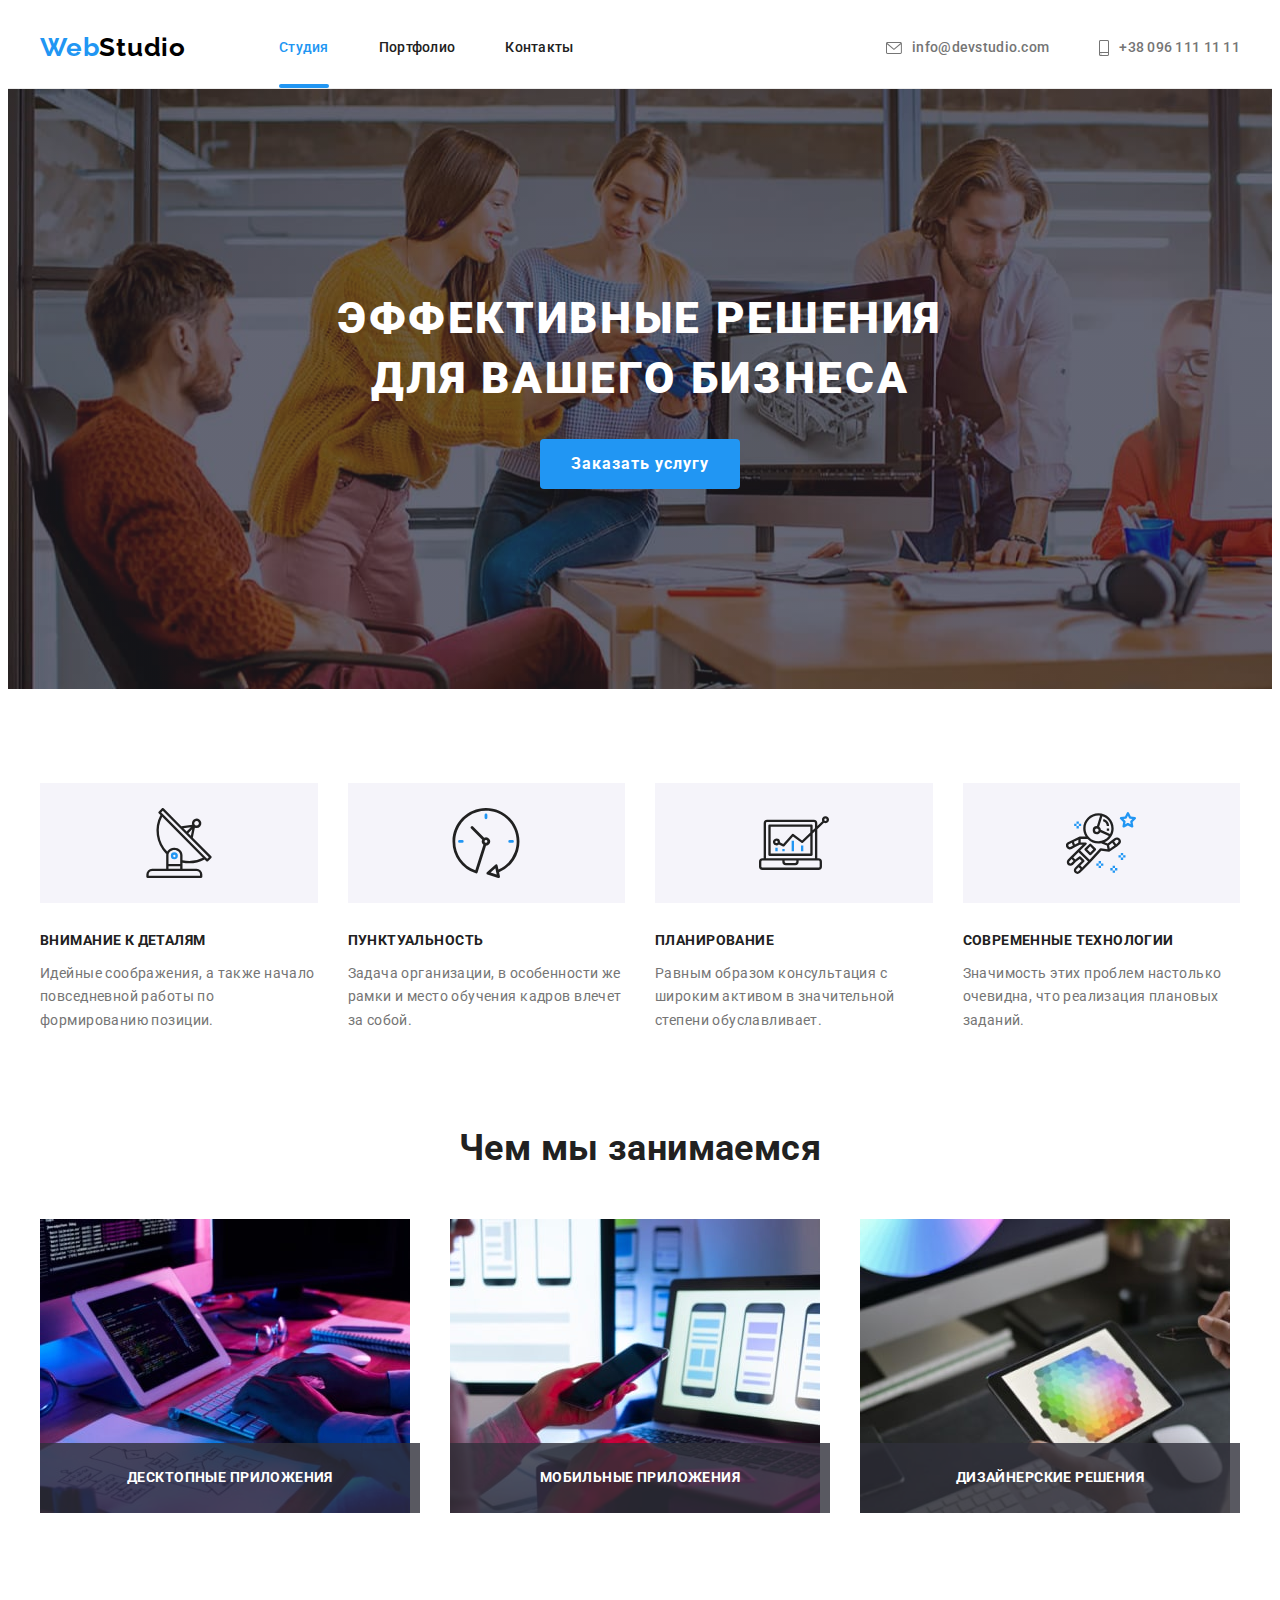
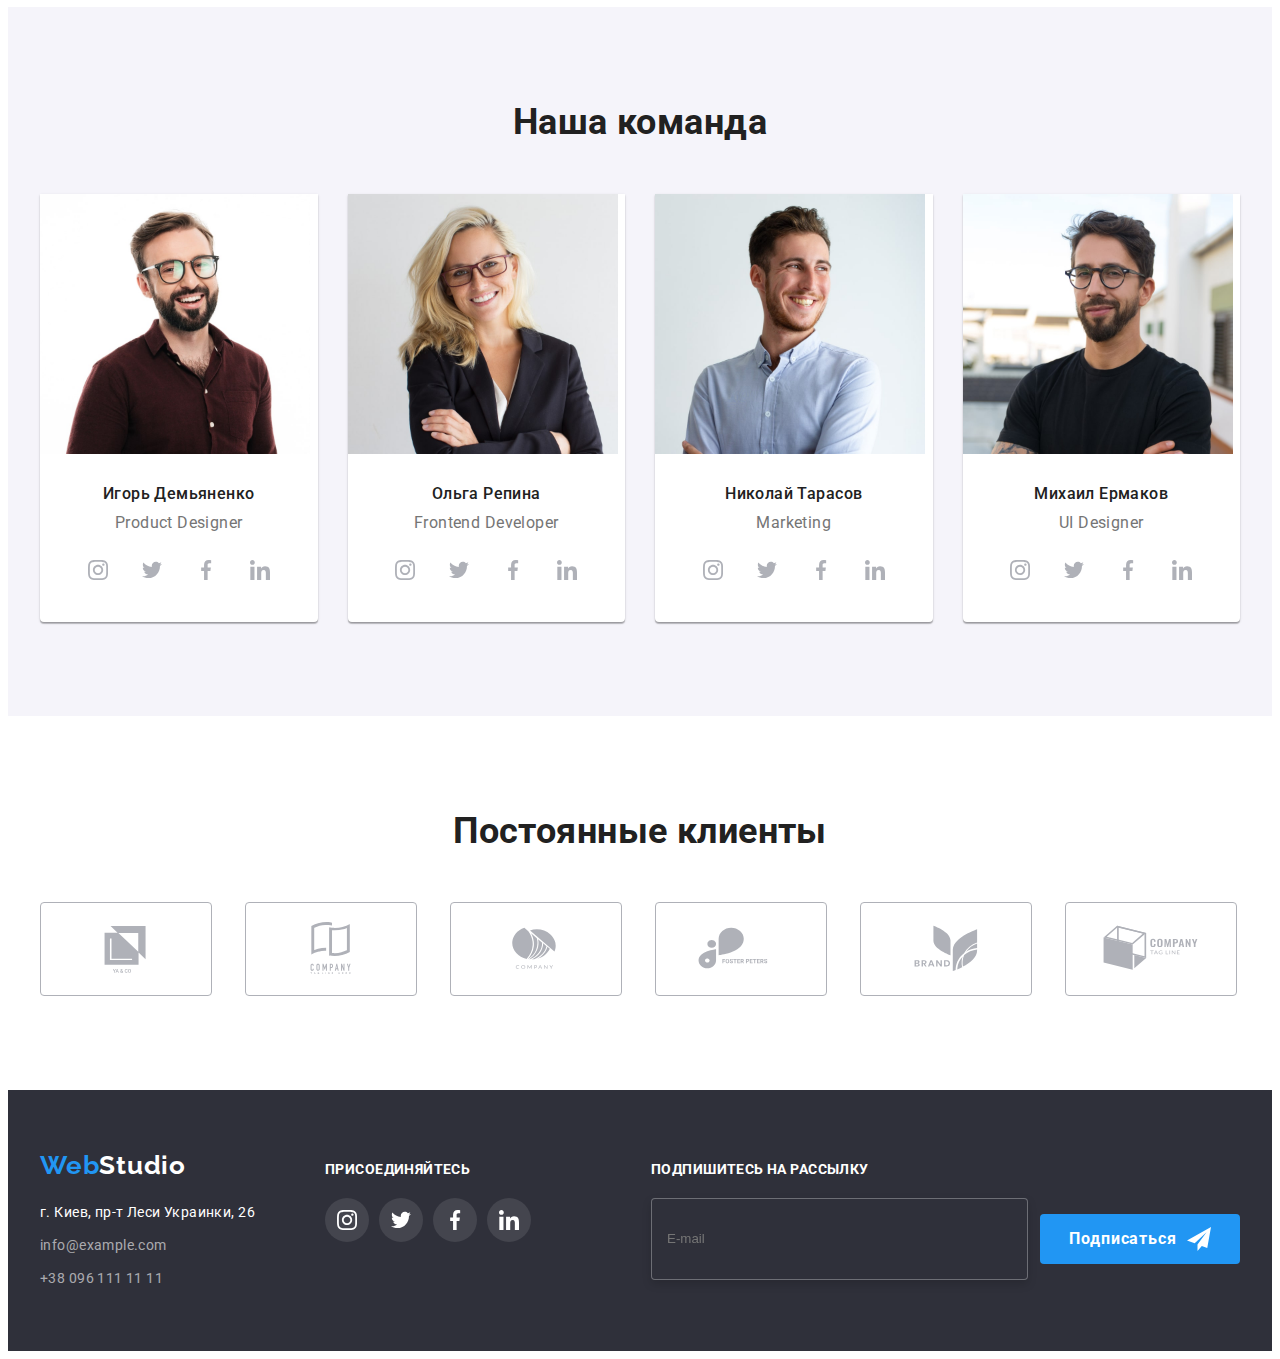
==== index.html @ 0df17dfb "Copy files from 6th homework" ====
<!DOCTYPE html>
<html lang="ru">
  <head>
    <meta charset="UTF-8" />
    <meta http-equiv="X-UA-Compatible" content="IE=edge" />
    <meta name="viewport" content="width=device-width, initial-scale=1.0" />
    <title>WebStudio</title>
    <link rel="preconnect" href="https://fonts.googleapis.com" />
    <link rel="preconnect" href="https://fonts.gstatic.com" crossorigin />
    <link
      href="https://fonts.googleapis.com/css2?family=Raleway:wght@700&family=Roboto:wght@400;500;700;900&display=swap"
      rel="stylesheet"
    />
    <link
      rel="stylesheet"
      href="https://cdnjs.cloudflare.com/ajax/libs/modern-normalize/1.1.0/modern-normalize.min.css"
      integrity="sha512-wpPYUAdjBVSE4KJnH1VR1HeZfpl1ub8YT/NKx4PuQ5NmX2tKuGu6U/JRp5y+Y8XG2tV+wKQpNHVUX03MfMFn9Q=="
      crossorigin="anonymous"
      referrerpolicy="no-referrer"
    />
    <link rel="stylesheet" href="./css/styles.css" />
  </head>
  <body>
    <header class="header">
      <div class="container">
        <nav class="header-navigation">
          <a href="" class="header-logo logo link"
            >Web<span class="header-logo-part">Studio</span>
          </a>

          <ul class="navigation-list list">
            <li class="navigation-item">
              <a class="navigation-link current link" href="./index.html">Студия</a>
            </li>
            <li class="navigation-item">
              <a class="navigation-link link" href="./portfolio.html">Портфолио</a>
            </li>
            <li class="navigation-item">
              <a class="navigation-link link" href="">Контакты</a>
            </li>
          </ul>
        </nav>

        <ul class="contacts-list list">
          <li class="contacts-item icon-mail">
            <a class="contacts-link link" href="mailto:info@devstudio.com">
              <svg class="contacts-icons" width="16" height="12">
                <use href="./images/icons.svg#icon-mail"></use>
              </svg>
              <p class="contacts-text">info@devstudio.com</p>
            </a>
          </li>
          <li class="contacts-item icon-tel">
            <a class="contacts-link link" href="tel:+380961111111">
              <svg class="contacts-icons" width="10" height="16">
                <use href="./images/icons.svg#icon-telephone"></use>
              </svg>
              <p class="contacts-text">+38 096 111 11 11</p>
            </a>
          </li>
        </ul>
      </div>
    </header>

    <main>
      <section class="hero">
        <div class="container">
          <h1 class="hero-title">Эффективные решения для вашего бизнеса</h1>
          <button class="main-btn" type="button" data-modal-open>Заказать услугу</button>
        </div>
      </section>

      <section class="features">
        <div class="container">
          <h2 class="visually-hidden">Особенности</h2>
          <ul class="features-list list">
            <li class="features-item icon-antenna">
              <h3 class="features-title">Внимание к деталям</h3>
              <p class="features-text">
                Идейные соображения, а также начало повседневной работы по формированию позиции.
              </p>
            </li>
            <li class="features-item icon-clock">
              <h3 class="features-title">Пунктуальность</h3>
              <p class="features-text">
                Задача организации, в особенности же рамки и место обучения кадров влечет за собой.
              </p>
            </li>
            <li class="features-item icon-diagram">
              <h3 class="features-title">Планирование</h3>
              <p class="features-text">
                Равным образом консультация с широким активом в значительной степени обуславливает.
              </p>
            </li>
            <li class="features-item icon-astronaut">
              <h3 class="features-title">Современные технологии</h3>
              <p class="features-text">
                Значимость этих проблем настолько очевидна, что реализация плановых заданий.
              </p>
            </li>
          </ul>
        </div>
      </section>

      <section class="gallery">
        <div class="container">
          <h2 class="section-title">Чем мы занимаемся</h2>
          <ul class="gallery-list list">
            <li class="gallery-item">
              <img
                class="images"
                src="./images/img-1.jpg"
                alt="набирает на клавиатуре перед планшетом"
                width="370"
                height="294"
              />
              <h3 class="gallery-subtitle">Десктопные приложения</h3>
            </li>
            <li class="gallery-item">
              <img
                class="images"
                src="./images/img-2.jpg"
                alt="держит в руке телефон перед монитором"
                width="370"
                height="294"
              />
              <h3 class="gallery-subtitle">Мобильные приложения</h3>
            </li>
            <li class="gallery-item">
              <img
                class="images"
                src="./images/img-3.jpg"
                alt="держит в руке планшет с цветовым спектром"
                width="370"
                height="294"
              />
              <h3 class="gallery-subtitle">Дизайнерские решения</h3>
            </li>
          </ul>
        </div>
      </section>

      <section class="team">
        <div class="container">
          <h2 class="section-title">Наша команда</h2>
          <ul class="team-list list">
            <li class="team-card">
              <img
                class="images"
                src="./images/team-1.jpg"
                alt="чувак с бородой и в очках улыбается"
                width="270"
                height="260"
              />
              <h3 class="team-card-title">Игорь Демьяненко</h3>
              <p lang="en" class="team-card-text">Product Designer</p>
              <ul class="team-social-list list">
                <li class="team-social-item">
                  <a class="team-social-link" href="">
                    <svg class="team-social-icon" width="20" height="20">
                      <use href="./images/icons.svg#icon-instagram"></use>
                    </svg>
                  </a>
                </li>
                <li class="team-social-item">
                  <a class="team-social-link" href="">
                    <svg class="team-social-icon" width="20" height="20">
                      <use href="./images/icons.svg#icon-twitter"></use>
                    </svg>
                  </a>
                </li>
                <li class="team-social-item">
                  <a class="team-social-link" href="">
                    <svg class="team-social-icon" width="20" height="20">
                      <use href="./images/icons.svg#icon-facebook"></use>
                    </svg>
                  </a>
                </li>
                <li class="team-social-item">
                  <a class="team-social-link" href="">
                    <svg class="team-social-icon" width="20" height="20">
                      <use href="./images/icons.svg#icon-linkedin"></use>
                    </svg>
                  </a>
                </li>
              </ul>
            </li>
            <li class="team-card">
              <img
                class="images"
                src="./images/team-2.jpg"
                alt="барышня со сложенными руками"
                width="270"
                height="260"
              />
              <h3 class="team-card-title">Ольга Репина</h3>
              <p lang="en" class="team-card-text">Frontend Developer</p>
              <ul class="team-social-list list">
                <li class="team-social-item">
                  <a class="team-social-link" href="">
                    <svg class="team-social-icon" width="20" height="20">
                      <use href="./images/icons.svg#icon-instagram"></use>
                    </svg>
                  </a>
                </li>
                <li class="team-social-item">
                  <a class="team-social-link" href="">
                    <svg class="team-social-icon" width="20" height="20">
                      <use href="./images/icons.svg#icon-twitter"></use>
                    </svg>
                  </a>
                </li>
                <li class="team-social-item">
                  <a class="team-social-link" href="">
                    <svg class="team-social-icon" width="20" height="20">
                      <use href="./images/icons.svg#icon-facebook"></use>
                    </svg>
                  </a>
                </li>
                <li class="team-social-item">
                  <a class="team-social-link" href="">
                    <svg class="team-social-icon" width="20" height="20">
                      <use href="./images/icons.svg#icon-linkedin"></use>
                    </svg>
                  </a>
                </li>
              </ul>
            </li>
            <li class="team-card">
              <img
                class="images"
                src="./images/team-3.jpg"
                alt="чувак смотрит в сторону и улыбается"
                width="270"
                height="260"
              />
              <h3 class="team-card-title">Николай Тарасов</h3>
              <p lang="en" class="team-card-text">Marketing</p>
              <ul class="team-social-list list">
                <li class="team-social-item">
                  <a class="team-social-link" href="">
                    <svg class="team-social-icon" width="20" height="20">
                      <use href="./images/icons.svg#icon-instagram"></use>
                    </svg>
                  </a>
                </li>
                <li class="team-social-item">
                  <a class="team-social-link" href="">
                    <svg class="team-social-icon" width="20" height="20">
                      <use href="./images/icons.svg#icon-twitter"></use>
                    </svg>
                  </a>
                </li>
                <li class="team-social-item">
                  <a class="team-social-link" href="">
                    <svg class="team-social-icon" width="20" height="20">
                      <use href="./images/icons.svg#icon-facebook"></use>
                    </svg>
                  </a>
                </li>
                <li class="team-social-item">
                  <a class="team-social-link" href="">
                    <svg class="team-social-icon" width="20" height="20">
                      <use href="./images/icons.svg#icon-linkedin"></use>
                    </svg>
                  </a>
                </li>
              </ul>
            </li>
            <li class="team-card">
              <img
                class="images"
                src="./images/team-4.jpg"
                alt="чувак с ухмылкой и в очках"
                width="270"
                height="260"
              />
              <h3 class="team-card-title">Михаил Ермаков</h3>
              <p lang="en" class="team-card-text">UI Designer</p>
              <ul class="team-social-list list">
                <li class="team-social-item">
                  <a class="team-social-link" href="">
                    <svg class="team-social-icon" width="20" height="20">
                      <use href="./images/icons.svg#icon-instagram"></use>
                    </svg>
                  </a>
                </li>
                <li class="team-social-item">
                  <a class="team-social-link" href="">
                    <svg class="team-social-icon" width="20" height="20">
                      <use href="./images/icons.svg#icon-twitter"></use>
                    </svg>
                  </a>
                </li>
                <li class="team-social-item">
                  <a class="team-social-link" href="">
                    <svg class="team-social-icon" width="20" height="20">
                      <use href="./images/icons.svg#icon-facebook"></use>
                    </svg>
                  </a>
                </li>
                <li class="team-social-item">
                  <a class="team-social-link" href="">
                    <svg class="team-social-icon" width="20" height="20">
                      <use href="./images/icons.svg#icon-linkedin"></use>
                    </svg>
                  </a>
                </li>
              </ul>
            </li>
          </ul>
        </div>
      </section>

      <section>
        <div class="container">
          <h2 class="section-title">Постоянные клиенты</h2>
          <ul class="clients-list list">
            <li class="clients-item">
              <a class="clients-link" href=""
                ><svg class="clients-icon" width="160" height="60">
                  <use href="./images/icons.svg#icon-Client-1"></use></svg
              ></a>
            </li>
            <li class="clients-item">
              <a class="clients-link" href=""
                ><svg class="clients-icon" width="160" height="60">
                  <use href="./images/icons.svg#icon-Client-2"></use></svg
              ></a>
            </li>
            <li class="clients-item">
              <a class="clients-link" href=""
                ><svg class="clients-icon" width="160" height="60">
                  <use href="./images/icons.svg#icon-Client-3"></use></svg
              ></a>
            </li>
            <li class="clients-item">
              <a class="clients-link" href=""
                ><svg class="clients-icon" width="160" height="60">
                  <use href="./images/icons.svg#icon-Client-4"></use></svg
              ></a>
            </li>
            <li class="clients-item">
              <a class="clients-link" href=""
                ><svg class="clients-icon" width="160" height="60">
                  <use href="./images/icons.svg#icon-Client-5"></use></svg
              ></a>
            </li>
            <li class="clients-item">
              <a class="clients-link" href=""
                ><svg class="clients-icon" width="160" height="60">
                  <use href="./images/icons.svg#icon-Client-6"></use></svg
              ></a>
            </li>
          </ul>
        </div>
      </section>
    </main>

    <footer class="footer">
      <div class="container">
        <div class="footer-info">
          <a href="" class="logo link">Web<span class="footer-logo-part">Studio</span></a>
          <address class="address">
            <ul class="address-list list">
              <li class="footer-adress-item">
                <a href="" class="footer-address link"> г. Киев, пр-т Леси Украинки, 26</a>
              </li>
              <li class="footer-adress-item">
                <a class="footer-contacts link" href="mailto:info@example.com">info@example.com</a>
              </li>
              <li class="footer-adress-item">
                <a class="footer-contacts link" href="tel:+380961111111">+38 096 111 11 11</a>
              </li>
            </ul>
          </address>
        </div>
        <div class="footer-social">
          <p class="footer-text">Присоединяйтесь</p>
          <ul class="footer-social-list list">
            <li class="footer-social-item">
              <a class="footer-social-link" href="">
                <svg class="footer-social-icon" width="20" height="20">
                  <use href="./images/icons.svg#icon-instagram"></use>
                </svg>
              </a>
            </li>
            <li class="footer-social-item">
              <a class="footer-social-link" href="">
                <svg class="footer-social-icon" width="20" height="20">
                  <use href="./images/icons.svg#icon-twitter"></use>
                </svg>
              </a>
            </li>
            <li class="footer-social-item">
              <a class="footer-social-link" href="">
                <svg class="footer-social-icon" width="20" height="20">
                  <use href="./images/icons.svg#icon-facebook"></use>
                </svg>
              </a>
            </li>
            <li class="footer-social-item">
              <a class="footer-social-link" href="">
                <svg class="footer-social-icon" width="20" height="20">
                  <use href="./images/icons.svg#icon-linkedin"></use>
                </svg>
              </a>
            </li>
          </ul>
        </div>
        <div class="footer-subscribe">
          <p class="footer-text">Подпишитесь на рассылку</p>
          <form>
            <div class="footer-subscribe-wrap">
              <input type="email" class="footer-subscribe-input" lang="en" placeholder="E-mail" />
              <button type="submit" class="main-btn">
                Подписаться
                <svg class="subscribe-icon" width="24" height="24">
                  <use href="./images/icons.svg#icon-send"></use>
                </svg>
              </button>
            </div>
          </form>
        </div>
      </div>
    </footer>
    <div class="backdrop is-hidden" data-modal>
      <div class="modal">
        <button type="button" class="modal-close-btn" data-modal-close>
          <svg class="modal-close-icon" width="18" height="18">
            <use href="./images/icons.svg#icon-close"></use>
          </svg>
        </button>

        <p class="modal-title">Оставьте свои данные, мы вам перезвоним</p>
        <form>
          <div class="modal-field">
            <label class="modal-label" for="user-name">Имя</label>
            <div class="modal-input-wrap">
              <input type="text" class="modal-input" name="user-name" id="user-name" />
              <svg class="input-icon" width="18" height="18">
                <use href="./images/icons.svg#icon-person"></use>
              </svg>
            </div>
          </div>

          <div class="modal-field">
            <label class="modal-label" for="user-tel">Телефон</label>
            <div class="modal-input-wrap">
              <input type="tel" class="modal-input" name="user-tel" id="user-tel" />
              <svg class="input-icon" width="18" height="18">
                <use href="./images/icons.svg#icon-phone-black"></use>
              </svg>
            </div>
          </div>

          <div class="modal-field">
            <label class="modal-label" for="user-email">Почта</label>
            <div class="modal-input-wrap">
              <input type="email" class="modal-input" name="user-email" id="user-email" />
              <svg class="input-icon" width="18" height="18">
                <use href="./images/icons.svg#icon-email-black"></use>
              </svg>
            </div>
          </div>

          <div class="modal-field">
            <label class="modal-label" for="user-comment">Комментарий</label>
            <textarea
              class="modal-comment"
              name="user-comment"
              id="user-comment"
              placeholder="Введите текст"
            ></textarea>
          </div>

          <div class="modal-field">
            <input
              type="checkbox"
              class="modal-check visually-hidden"
              name="policy"
              id="policy"
              value="policy"
            />
            <label class="check-text" for="policy">
              <span>
                <svg class="check-icon" width="11" height="8">
                  <use href="./images/icons.svg#icon-check"></use>
                </svg>
              </span>
              Соглашаюсь с рассылкой и принимаю &#160;<a class="check-link link" href=""
                >Условия договора</a
              ></label
            >
          </div>

          <button type="submit" class="main-btn">Отправить</button>
        </form>
      </div>
    </div>
    <script src="./js/modal.js"></script>
  </body>
</html>
---- css/styles.css ----
:root {
    --primary-text-color: #212121;
    --secondary-text-color: #757575;
    --accent-text-color: #2196F3;
    --primary-bg-color: #ffffff;
    --secondary-bg-color: #F5F4FA;
    --accent-bg-color: #2F303A;
    --header-logo-color: #000000;
    --footer-logo-color: #ffffff;
    --footer-address-color: #ffffff;
    --footer-contacts-color: rgba(255, 255, 255, 0.6);
    --btn-text-color: #ffffff;
    --hero-title-text-color: #FFFFFF;
    --icons-color: #AFB1B8;
    --timing-function: cubic-bezier(0.4, 0, 0.2, 1);
}

body {
    font-family: 'Roboto', 'Open Sans', 'Helvetica Neue', sans-serif;
    color: var(--primary-text-color);
    background-color: var(--primary-bg-color);
    font-size: 14px;
    letter-spacing: 0.03em;
}

p, h1, h2, h3, h4, h5, h6, ul, ol {
    margin: 0;
    padding-left: 0;
}

.logo {
    font-family: 'Raleway';
    font-weight: 700;
    font-size: 26px;
    line-height: 1.19;
    letter-spacing: 0.03em;
    color: var(--accent-text-color);
}

.container {
    width: 1200px;
    padding-right: 15px;
    padding-left: 15px;
    margin: 0 auto;
}

.visually-hidden {
    position: absolute;
    white-space: nowrap;
    width: 1px;
    height: 1px;
    overflow: hidden;
    border: 0;
    padding: 0;
    clip: rect(0 0 0 0);
    clip-path: inset(50%);
    margin: -1px;
}

.link {
    text-decoration: none;
}

.list {
    list-style: none;
    padding: 0;
    margin: 0;
}

.main-btn {
    margin: auto;
    min-width: 200px;
    height: 50px;
    display: flex;
    align-items: center;
    text-align: center;
    justify-content: center;
    border-radius: 4px;
    
    font-family: inherit;
    font-weight: 700;
    font-size: 16px;
    line-height: 1.88;
    letter-spacing: 0.06em;
    color: var(--btn-text-color);
    background-color: var(--accent-text-color);
    cursor: pointer;
    border: none;
}

.images {
    display: block;
    max-width: 100%;
    height: auto;
}

section {
    padding-top: 94px;
    padding-bottom: 94px;
}

.section-title {
    margin-bottom: 50px;
    text-align: center;
    font-size: 36px;
    line-height: 1.17;
}

/*----------------------HEADER-----------------------*/

.header {
    border-bottom: 1px solid #ECECEC;
}

.header .container {
    display: flex;
}

.header-navigation {
display: flex;
align-items: center;
}

.header-logo {
    padding-top: 24px;
    padding-bottom: 25px;
    margin-right: 93px;
}

.header-logo-part {
    color: var(--header-logo-color);
}

.navigation-list {
    display: flex;
}

.navigation-link  {
    position: relative;

    padding: 32px 0px;

    font-weight: 500;
    line-height: 1.14;
    letter-spacing: 0.02em;
    color: var(--primary-text-color);
}

.navigation-link::after {
    content: '';
    position: absolute;

    display: block;
    width: 100%;
    height: 4px;
    bottom: -1px;
    border-radius: 2px;
    background-color: var(--accent-text-color);

    opacity: 0;
    transition: opacity 250ms var(--timing-function);
}

.navigation-link:hover::after, .navigation-link:focus::after {
    opacity: 1;
}

.navigation-link.current::after {
    content: '';
    position: absolute;

    display: block;
    width: 100%;
    height: 4px;
    bottom: -1px;
    border-radius: 2px;
    background-color: var(--accent-text-color);

    opacity: 1;
}


.navigation-item:not(:last-child) {
    margin-right: 50px;
}

.navigation-item:hover,
.navigation-item:focus {
    color: var(--accent-text-color);
}

.current {
    
    color: var(--accent-text-color);
}

.contacts-list {
    display: flex;
    margin-left: auto;
    align-items: center;
}

.contacts-item:not(:last-child) {
    margin-right: 50px;
}

.contacts-link {
    display: flex;
    justify-content: center;
    align-items: center;
    font-weight: 500;
    line-height: 1.14;
    letter-spacing: 0.02em;
    color: var(--secondary-text-color);

    transition: color 250ms var(--timing-function);
    
}



.contacts-link:hover,
.contacts-link:focus {
    color: var(--accent-text-color);
}

.contacts-text {
    margin-left: 10px;
}

.contacts-icons {
    fill: currentColor;
}


/*----------------------HERO-----------------------*/

.hero {
    padding-top: 200px;
    padding-bottom: 200px;
    background-color: var(--accent-bg-color);

    max-width: 1600px;
    margin-left: auto;
    margin-right: auto;
    background-image: linear-gradient(rgba(47, 48, 58, 0.4), rgba(47, 48, 58, 0.4)), 
    url(../images/hero-bg.jpg);
    background-repeat: no-repeat;
    }

.hero-title {
    max-width: 696px;
    margin: auto;
    margin-bottom: 30px;

    font-weight: 900;
    font-size: 44px;
    line-height: 1.36;
    text-align: center;
    letter-spacing: 0.06em;
    text-transform: uppercase;
    color: var(--hero-title-text-color);
    
}

.hero .main-btn{
    transition: background-color 250ms var(--timing-function),
    color 250ms var(--timing-function);
}

.hero .main-btn:hover,
.hero .main-btn:focus,
.hero .main-btn:active {
    color: var(--accent-text-color);
    background-color: var(--btn-text-color);
}

/*----------------------FEATURES-----------------------*/

.features-list {
    display: flex;
    margin-left: -30px;
}

.features-item {
    flex-basis: calc(100% / 4 - 30px);
    margin-left: 30px;
}

.features-item::before {
    display: block;
    content: '';
    height: 120px;
    margin-bottom: 30px;
    background-color: var(--secondary-bg-color);
    background-repeat: no-repeat;
    background-position: center;
}

.icon-antenna::before {
    background-image: url(../images/features/antenna.svg);
}

.icon-clock::before {
    background-image: url(../images/features/clock.svg);
}

.icon-diagram::before {
    background-image: url(../images/features/diagram.svg);
}

.icon-astronaut::before {
    background-image: url(../images/features/astronaut.svg);
}

.features-title {
    margin-bottom: 13px;

    font-size: 14px;
    line-height: 1.14;
    text-transform: uppercase;
    }

.features-text {
    line-height: 1.71;
    color: var(--secondary-text-color);
}

/*----------------------GALLERY-----------------------*/

.gallery {
    padding-top: 0;
}

.gallery-list {
    display: flex;
    margin-left: -30px;
}

.gallery-item {
    position: relative;
    flex-basis: calc(100% / 3 - 30px);
    margin-left: 30px;
}

.gallery-subtitle {
    position: absolute;
    bottom: 0;
    right: 0;

    display: flex;
    width: 100%; 
    height: 70px;
    justify-content: center;
    align-items: center;

    font-size: 14px;
    line-height: 1.14;
    text-transform: uppercase;
    text-align: center;

    color: var(--btn-text-color);
    background-color: rgba(47, 48, 58, 0.8);
}


/*----------------------TEAM-----------------------*/

.team {
    background-color: var(--secondary-bg-color);
}

.team-list {
    display: flex;
    margin-left: -30px;
}

.team-card {
    flex-basis: calc(100% / 4 - 30px);
    margin-left: 30px;
    border-radius: 0px 0px 4px 4px;
    box-shadow: 0px 1px 3px rgba(0, 0, 0, 0.12),
    0px 1px 1px rgba(0, 0, 0, 0.14),
    0px 2px 1px rgba(0, 0, 0, 0.2);
    background-color: var(--primary-bg-color);
}

.team-card-title {
    margin-top: 30px;
    margin-bottom: 10px;

    font-weight: 500;
    font-size: 16px;
    line-height: 1.19;
    text-align: center;
}

.team-card-text {
    margin-bottom: 16px;

    font-size: 16px;
    line-height: 1.19;
    text-align: center;
    color: var(--secondary-text-color);
}

.team-social-list {
    display: flex;
    margin-bottom: 30px;
    justify-content: center;
}

.team-social-item:not(:last-child) {
    margin-right: 10px;
}

.team-social-link {
    display: flex;
    justify-content: center;
    align-items: center;

    width: 44px;
    height: 44px;
    background-color: var(--primary-bg-color);
    border-radius: 50%;
    color: var(--icons-color);

    transition: background-color 250ms var(--timing-function),
    color 250ms var(--timing-function);

}

.team-social-icon {
    fill: currentColor;
}

.team-social-link:hover, .team-social-link:focus {
    background-color: var(--accent-text-color);
    color: var(--primary-bg-color);
    
}

/*-------------------------CLIENTS--------------------------------*/

.clients-list {
    display: flex;
    margin-left: -30px;
}

.clients-item {
    display: flex;
    flex-basis: calc(100% / 6 - 30px);
    margin-left: 30px;  
}

.clients-link {
    display: flex;
    justify-content: center;
    align-items: center;

    width: 170px;
    height: 92px;
    border: 1px solid var(--icons-color);
    border-radius: 4px;
    color: var(--icons-color);

    transition: border-color 250ms var(--timing-function),
    color 250ms var(--timing-function);
}

.clients-icon {
fill: currentColor;
}

.clients-link:hover, .clients-link:focus {
color: var(--accent-text-color);
border: 1px solid var(--accent-text-color);
}

/*----------------------FOOTER-----------------------*/

.footer {
    padding-top: 60px;
    padding-bottom: 60px;
    background-color: var(--accent-bg-color);
}

.footer .container {
    display: flex;
    align-items: baseline;
}

.footer-logo-part {
    color: var(--footer-logo-color);
}

.address {
    font-style: normal;
    line-height: 1.71;
    max-width: 231px;
}

.address-list {
    margin-top: 20px;
}

.footer-adress-item:not(:last-child) {
    margin-bottom: 9px;
}

.footer-address {
    color: var(--footer-address-color);
}

.footer-contacts {

    color: var(--footer-contacts-color);

    transition: color 250ms var(--timing-function);
}

.footer-contacts:hover,
.footer-contacts:focus {
    color: var(--accent-text-color);
}

.footer-social {
    display: block;
    margin-left: 70px;
}

.footer-social-list {
    display: flex;
}

.footer-social-item:not(:last-child) {
    margin-right: 10px;
}

.footer-social-link {
    display: flex;
    justify-content: center;
    align-items: center;

    width: 44px;
    height: 44px;
    background-color: rgba(255, 255, 255, 0.1) ;
    border-radius: 50%;
    color: var(--btn-text-color);

    transition: background-color 250ms var(--timing-function);
}

.footer-social-icon {
fill: currentColor;
}

.footer-social-link:hover, 
.footer-social-link:focus {
    background-color: var(--accent-text-color);
}

.footer-text {
    margin-bottom: 20px;
    font-weight: 700;
    font-size: 14px;
    line-height: 1.14;
    text-transform: uppercase;
    color: var(--footer-address-color);
}

.footer-subscribe {
    display: flex;
    flex-direction: column;

    margin-left: auto;
}

.footer-subscribe-wrap {
    display: flex;   
}

.footer-subscribe-input {
    width: 358px;
    height: 50px;
    margin-right: 12px;
    padding-top: 15px;
    padding-bottom: 15px;
    padding-left: 15px;
    border: 1px solid rgba(255, 255, 255, 0.3);
    filter: drop-shadow(0px 4px 4px rgba(0, 0, 0, 0.15));
    border-radius: 4px;
    color: var(--footer-address-color);
    background-color: var(--accent-bg-color);
}

.subscribe-icon {
    margin-left: 10px;
    fill: var(--btn-text-color);
}

/*----------------------PORTFOLIO MAIN-----------------------*/

.filters {
    display: flex;
    justify-content: center;
    margin-bottom: 50px;
}

.filters-item:not(:last-child) {
    margin-right: 8px;
}

.filters-btn {
    padding: 6px 22px;
    border-radius: 4px;

    font-family: inherit;
    font-weight: 500;
    font-size: 16px;
    line-height: 1.63; 
    text-align: center;
    letter-spacing: 0.03em;

    cursor: pointer;
    border: none;

    transition: box-shadow 250ms var(--timing-function), background-color 250ms var(--timing-function),
    color 250ms var(--timing-function);
}

.filters-btn:hover, .filters-btn:focus {
    color: var(--btn-text-color);
    background-color: var(--accent-text-color);
    box-shadow: 0px 3px 1px rgba(0, 0, 0, 0.1),
    0px 1px 2px rgba(0, 0, 0, 0.08),
    0px 2px 2px rgba(0, 0, 0, 0.12);
}

/*---------------------- PORTFOLIO-----------------------*/

.project-cards {
    display: flex;
    flex-wrap: wrap;
    margin-left: -30px;
    margin-bottom: -30px;
}

.project-card {
    flex-basis: calc(100% / 3 - 30px);
    margin-left: 30px;
    margin-bottom: 30px;
    box-sizing: border-box;
    background: var(--primary-bg-color);
}

.project-card:hover .project-card-covertext {
    transform: translateY(0);
}

.project-card-link {
    display: block;   
    transition: box-shadow 250ms var(--timing-function);
}

.project-card-link:hover,
.project-card-link:focus {
    box-shadow: 0px 1px 1px rgba(0, 0, 0, 0.12),
    0px 4px 4px rgba(0, 0, 0, 0.06),
    1px 4px 6px rgba(0, 0, 0, 0.16);
}

.project-card-title {
    margin-bottom: 4px;

    font-size: 18px;
    line-height: 2;
    letter-spacing: 0.06em;
    color: var(--primary-text-color);
}

.project-card-text {
    font-size: 16px;
    line-height: 1.88;
    color: var(--secondary-text-color);
}

.project-card-content {
    padding-top: 20px;
    padding-bottom: 20px;
    padding-left: 24px;
    border-right: 1px solid #EEEEEE;
    border-bottom: 1px solid #EEEEEE;
    border-left: 1px solid #EEEEEE;
}

.project-card-wrap {
    position: relative;
    overflow: hidden;
}

.project-card-covertext {
    position: absolute;
    height: 100%;
    top: 0;
    padding: 63px 24px;

    font-size: 18px;
    line-height: 1.56;
    color: var(--btn-text-color);
    background-color: rgba(33, 150, 243, 0.9);

    transform: translateY(101%);
    transition: transform 250ms var(--timing-function);
}

/*---------------------- MODAL-----------------------*/

.backdrop {
    position: fixed;
    width: 100%;
    height: 100%;
    top: 0;
    background-color: rgba(0, 0, 0, 0.2);
    transition: opacity 450ms, visibility 350ms var(--timing-function);
}

.backdrop.is-hidden .modal {
    transform: translate(-50%, -50%) scale(0.1);
}

.modal {
    position: absolute;
    padding: 40px;

    top: 50%;
    left: 50%;
    width: 528px;
    height: 581px;
    background-color: var(--primary-bg-color);
    box-shadow: 0px 1px 3px rgba(0, 0, 0, 0.12),
    0px 1px 1px rgba(0, 0, 0, 0.14),
    0px 2px 1px rgba(0, 0, 0, 0.2);
    border-radius: 4px;
    transform: translate(-50%, -50%); 
    transition: transform 400ms linear;
}

.modal-close-btn {
    position: absolute;
    top: 8px;
    right: 8px;
    width: 30px;
    height: 30px;
    border: 1px solid rgba(0, 0, 0, 0.1);
    border-radius: 50%;
    background-color: var(--primary-bg-color);
    cursor: pointer; 
    transition: fill 250ms var(--timing-function);
}

.modal-close-icon {
    position: absolute;
    fill: currentColor;
    transform: translate(-50%, -50%);
    
}

.modal-close-btn:hover, .modal-close-btn:focus {
    color: var(--accent-text-color);
}

.is-hidden {
    opacity: 0;
    pointer-events: none;
    visibility: hidden;
}

.modal-field{
    margin-bottom: 10px;
}

.modal-title {
    margin-bottom: 12px;
    font-weight: 700;
    font-size: 20px;
    line-height: 1.15;
    text-align: center;
    letter-spacing: 0.03em;
    
}

.modal-input {
    padding-left: 42px;
    width: 100%;
    height: 40px;
    border: 1px solid rgba(33, 33, 33, 0.2);
    border-radius: 4px;
    outline: none;
    cursor: pointer;
    transition: border-color 250ms var(--timing-function);

}

.modal-input:focus, .modal-comment:focus {
    border-color: var(--accent-text-color);
}

.modal-input:focus +.input-icon {
    fill: var(--accent-text-color);
}

.modal-input-wrap {
    position: relative;
}

.input-icon {
    position: absolute;
    top: 50%;
    left: 12px;
    transform: translateY(-50%);
    transition: fill 250ms var(--timing-function);
}

.modal-label { 
    display: block;
    margin-bottom: 4px;
    font-size: 12px;
    line-height: 1.17;
    letter-spacing: 0.01em;
    color: var(--secondary-text-color);
}

.modal-comment {
    padding: 12px 16px;
    width: 100%;
    height: 118px;
    border: 1px solid rgba(33, 33, 33, 0.2);
    border-radius: 4px;
    resize: none;
    outline: none;
}

.modal-comment::placeholder {
    font-size: 12px;
    line-height: 1.17;
    letter-spacing: 0.01em;
    color: rgba(117, 117, 117, 0.5);
}

.modal .main-btn {
    transition: box-shadow 250ms var(--timing-function);
}

.modal .main-btn:hover {
    box-shadow: 0px 1px 3px rgba(0, 0, 0, 0.12),
        0px 1px 1px rgba(0, 0, 0, 0.14),
        0px 2px 1px rgba(0, 0, 0, 0.2);
}

.check-text {
    display: flex;
    justify-content: center;
    align-items: center;
    margin-top: 20px;
    margin-bottom: 30px;
    line-height: 1.71;
    color: var(--secondary-text-color);
}

.check-link {
    color: var(--accent-text-color);
}

.modal-check:checked + .check-text span {
    border: none;
    background-color: var(--accent-text-color);
}

.modal-check:focus+.check-text span {
    border-color: var(--accent-text-color);
}

.modal-check:checked + .check-text .check-icon {
    fill: var(--btn-text-color);
}


.check-icon {
    fill: transparent;
}


.check-text span {
    display: flex;
    justify-content: center;
    align-items: center;
    width: 16px;
    height: 15px;
    border: 2px solid var(--primary-text-color);
    border-radius: 2px;
    margin-right: 8px;
}
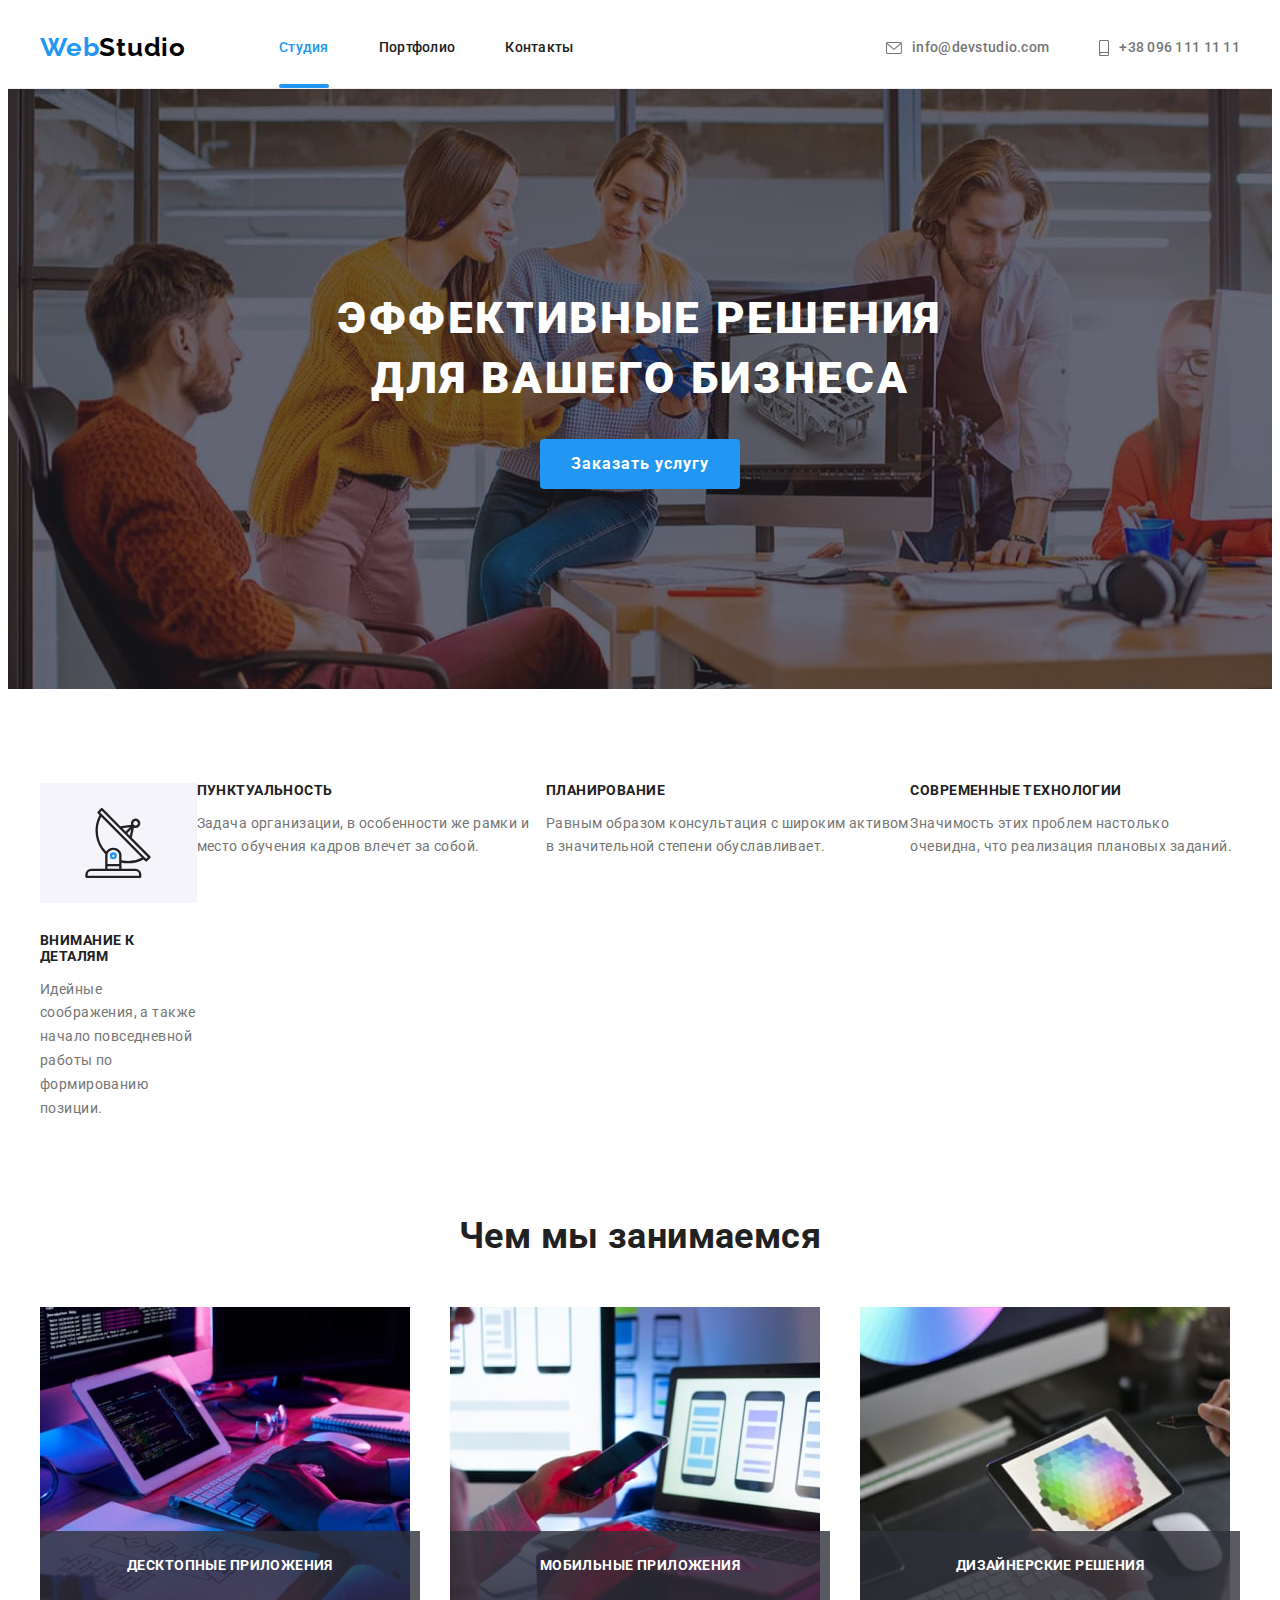
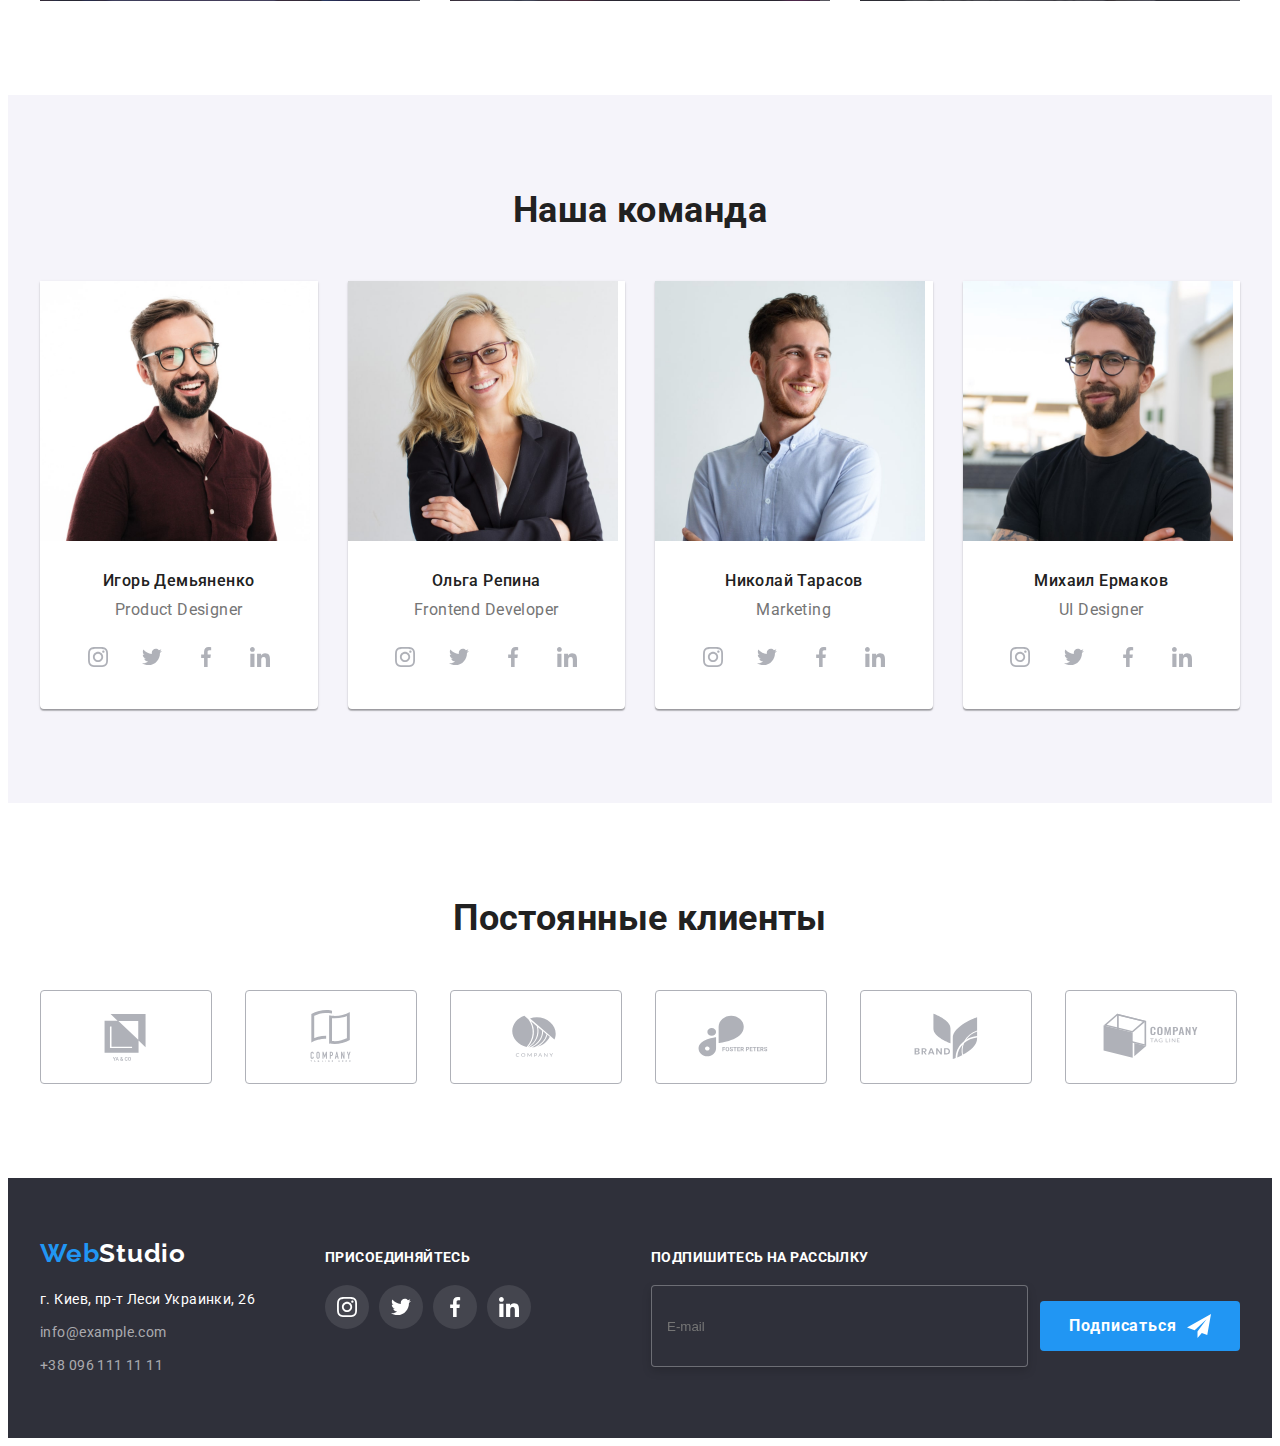
==== commit c90a1ccb: "add some changes" ====
--- a/index.html
+++ b/index.html
@@ -23,39 +23,41 @@
   <body>
     <header class="header">
       <div class="container">
-        <nav class="header-navigation">
-          <a href="" class="header-logo logo link"
-            >Web<span class="header-logo-part">Studio</span>
+        <nav class="navigation">
+          <a href="" class="logo header__logo link"
+            >Web<span class="logo--dark-part">Studio</span>
           </a>
 
-          <ul class="navigation-list list">
-            <li class="navigation-item">
-              <a class="navigation-link current link" href="./index.html">Студия</a>
-            </li>
-            <li class="navigation-item">
-              <a class="navigation-link link" href="./portfolio.html">Портфолио</a>
-            </li>
-            <li class="navigation-item">
-              <a class="navigation-link link" href="">Контакты</a>
+          <ul class="navigation__list list">
+            <li class="navigation__item">
+              <a class="navigation__link navigation__link--current link" href="./index.html"
+                >Студия</a
+              >
+            </li>
+            <li class="navigation__item">
+              <a class="navigation__link link" href="./portfolio.html">Портфолио</a>
+            </li>
+            <li class="navigation__item">
+              <a class="navigation__link link" href="">Контакты</a>
             </li>
           </ul>
         </nav>
 
-        <ul class="contacts-list list">
-          <li class="contacts-item icon-mail">
-            <a class="contacts-link link" href="mailto:info@devstudio.com">
-              <svg class="contacts-icons" width="16" height="12">
+        <ul class="contacts__list list">
+          <li class="contacts__item icon-mail">
+            <a class="contacts__link link" href="mailto:info@devstudio.com">
+              <svg class="contacts__icons" width="16" height="12">
                 <use href="./images/icons.svg#icon-mail"></use>
               </svg>
-              <p class="contacts-text">info@devstudio.com</p>
+              <p class="contacts__text">info@devstudio.com</p>
             </a>
           </li>
-          <li class="contacts-item icon-tel">
-            <a class="contacts-link link" href="tel:+380961111111">
-              <svg class="contacts-icons" width="10" height="16">
+          <li class="contacts__item icon-tel">
+            <a class="contacts__link link" href="tel:+380961111111">
+              <svg class="contacts__icons" width="10" height="16">
                 <use href="./images/icons.svg#icon-telephone"></use>
               </svg>
-              <p class="contacts-text">+38 096 111 11 11</p>
+              <p class="contacts__text">+38 096 111 11 11</p>
             </a>
           </li>
         </ul>
@@ -65,16 +67,16 @@
     <main>
       <section class="hero">
         <div class="container">
-          <h1 class="hero-title">Эффективные решения для вашего бизнеса</h1>
-          <button class="main-btn" type="button" data-modal-open>Заказать услугу</button>
+          <h1 class="hero__title">Эффективные решения для вашего бизнеса</h1>
+          <button class="btn hero__btn" type="button" data-modal-open>Заказать услугу</button>
         </div>
       </section>
 
       <section class="features">
         <div class="container">
           <h2 class="visually-hidden">Особенности</h2>
-          <ul class="features-list list">
-            <li class="features-item icon-antenna">
+          <ul class="features__list list">
+            <li class="features__item icon-antenna">
               <h3 class="features-title">Внимание к деталям</h3>
               <p class="features-text">
                 Идейные соображения, а также начало повседневной работы по формированию позиции.
@@ -360,7 +362,7 @@
     <footer class="footer">
       <div class="container">
         <div class="footer-info">
-          <a href="" class="logo link">Web<span class="footer-logo-part">Studio</span></a>
+          <a href="" class="logo link">Web<span class="logo--light-part">Studio</span></a>
           <address class="address">
             <ul class="address-list list">
               <li class="footer-adress-item">
@@ -413,7 +415,7 @@
           <form>
             <div class="footer-subscribe-wrap">
               <input type="email" class="footer-subscribe-input" lang="en" placeholder="E-mail" />
-              <button type="submit" class="main-btn">
+              <button type="submit" class="btn">
                 Подписаться
                 <svg class="subscribe-icon" width="24" height="24">
                   <use href="./images/icons.svg#icon-send"></use>
@@ -494,7 +496,7 @@
             >
           </div>
 
-          <button type="submit" class="main-btn">Отправить</button>
+          <button type="submit" class="modal__btn btn">Отправить</button>
         </form>
       </div>
     </div>
--- a/css/styles.css
+++ b/css/styles.css
@@ -67,7 +67,7 @@
     margin: 0;
 }
 
-.main-btn {
+.btn {
     margin: auto;
     min-width: 200px;
     height: 50px;
@@ -116,26 +116,26 @@
     display: flex;
 }
 
-.header-navigation {
+.navigation {
 display: flex;
 align-items: center;
 }
 
-.header-logo {
+.header__logo {
     padding-top: 24px;
     padding-bottom: 25px;
     margin-right: 93px;
 }
 
-.header-logo-part {
+.logo--dark-part {
     color: var(--header-logo-color);
 }
 
-.navigation-list {
-    display: flex;
-}
-
-.navigation-link  {
+.navigation__list {
+    display: flex;
+}
+
+.navigation__link  {
     position: relative;
 
     padding: 32px 0px;
@@ -146,7 +146,7 @@
     color: var(--primary-text-color);
 }
 
-.navigation-link::after {
+.navigation__link::after {
     content: '';
     position: absolute;
 
@@ -161,11 +161,11 @@
     transition: opacity 250ms var(--timing-function);
 }
 
-.navigation-link:hover::after, .navigation-link:focus::after {
+.navigation__link:hover::after, .navigation-link:focus::after {
     opacity: 1;
 }
 
-.navigation-link.current::after {
+.navigation__link.navigation__link--current::after {
     content: '';
     position: absolute;
 
@@ -179,32 +179,32 @@
     opacity: 1;
 }
 
-
-.navigation-item:not(:last-child) {
+.navigation__link--current {
+    color: var(--accent-text-color);
+}
+
+.navigation__item:not(:last-child) {
     margin-right: 50px;
 }
 
-.navigation-item:hover,
-.navigation-item:focus {
+.navigation__item:hover,
+.navigation__item:focus {
     color: var(--accent-text-color);
 }
 
-.current {
-    
-    color: var(--accent-text-color);
-}
-
-.contacts-list {
+
+
+.contacts__list {
     display: flex;
     margin-left: auto;
     align-items: center;
 }
 
-.contacts-item:not(:last-child) {
+.contacts__item:not(:last-child) {
     margin-right: 50px;
 }
 
-.contacts-link {
+.contacts__link {
     display: flex;
     justify-content: center;
     align-items: center;
@@ -219,16 +219,16 @@
 
 
 
-.contacts-link:hover,
-.contacts-link:focus {
+.contacts__link:hover,
+.contacts__link:focus {
     color: var(--accent-text-color);
 }
 
-.contacts-text {
+.contacts__text {
     margin-left: 10px;
 }
 
-.contacts-icons {
+.contacts__icons {
     fill: currentColor;
 }
 
@@ -248,7 +248,7 @@
     background-repeat: no-repeat;
     }
 
-.hero-title {
+.hero__title {
     max-width: 696px;
     margin: auto;
     margin-bottom: 30px;
@@ -263,31 +263,31 @@
     
 }
 
-.hero .main-btn{
+.hero__btn{
     transition: background-color 250ms var(--timing-function),
     color 250ms var(--timing-function);
 }
 
-.hero .main-btn:hover,
-.hero .main-btn:focus,
-.hero .main-btn:active {
+.hero__btn:hover,
+.hero__btn:focus,
+.hero__btn:active {
     color: var(--accent-text-color);
     background-color: var(--btn-text-color);
 }
 
 /*----------------------FEATURES-----------------------*/
 
-.features-list {
+.features__list {
     display: flex;
     margin-left: -30px;
 }
 
-.features-item {
+.features__item {
     flex-basis: calc(100% / 4 - 30px);
     margin-left: 30px;
 }
 
-.features-item::before {
+.features__item::before {
     display: block;
     content: '';
     height: 120px;
@@ -490,7 +490,7 @@
     align-items: baseline;
 }
 
-.footer-logo-part {
+.logo--light-part {
     color: var(--footer-logo-color);
 }
 
@@ -848,11 +848,11 @@
     color: rgba(117, 117, 117, 0.5);
 }
 
-.modal .main-btn {
+.modal__btn {
     transition: box-shadow 250ms var(--timing-function);
 }
 
-.modal .main-btn:hover {
+.modal__btn:hover {
     box-shadow: 0px 1px 3px rgba(0, 0, 0, 0.12),
         0px 1px 1px rgba(0, 0, 0, 0.14),
         0px 2px 1px rgba(0, 0, 0, 0.2);
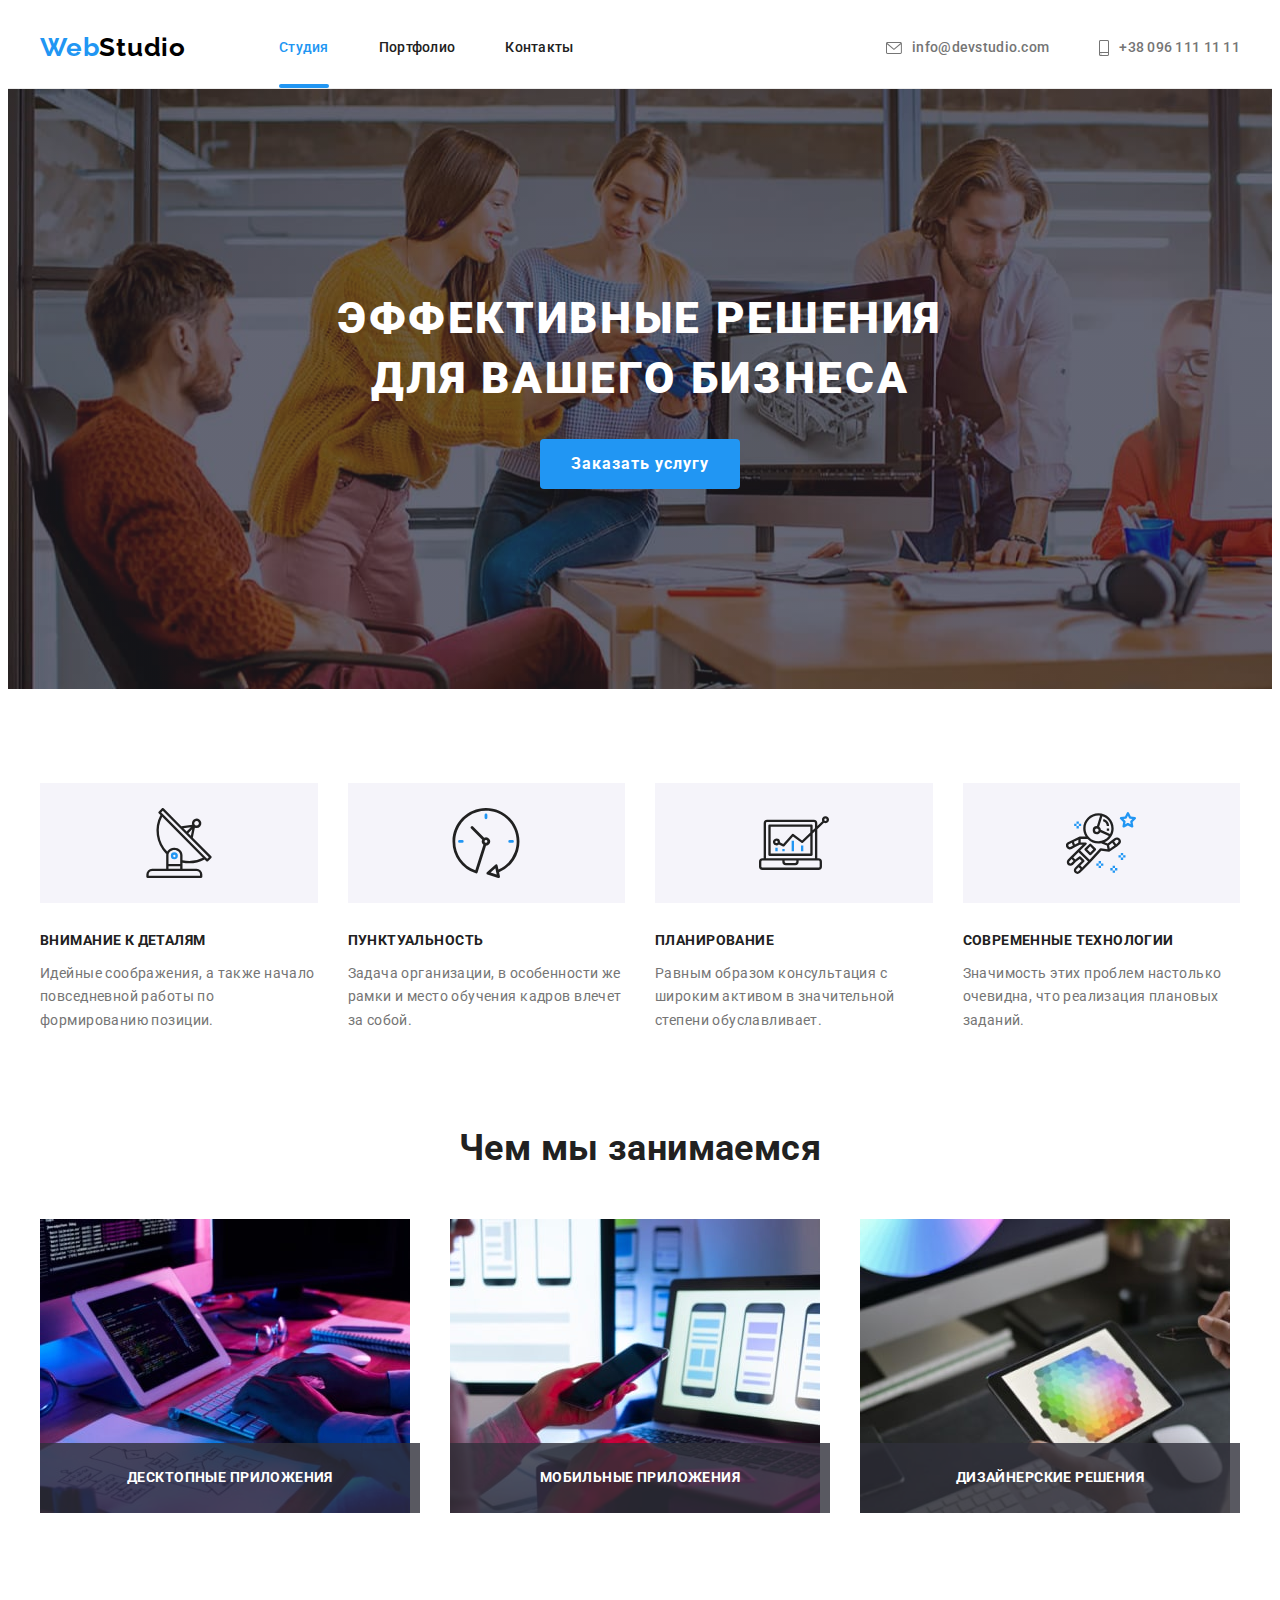
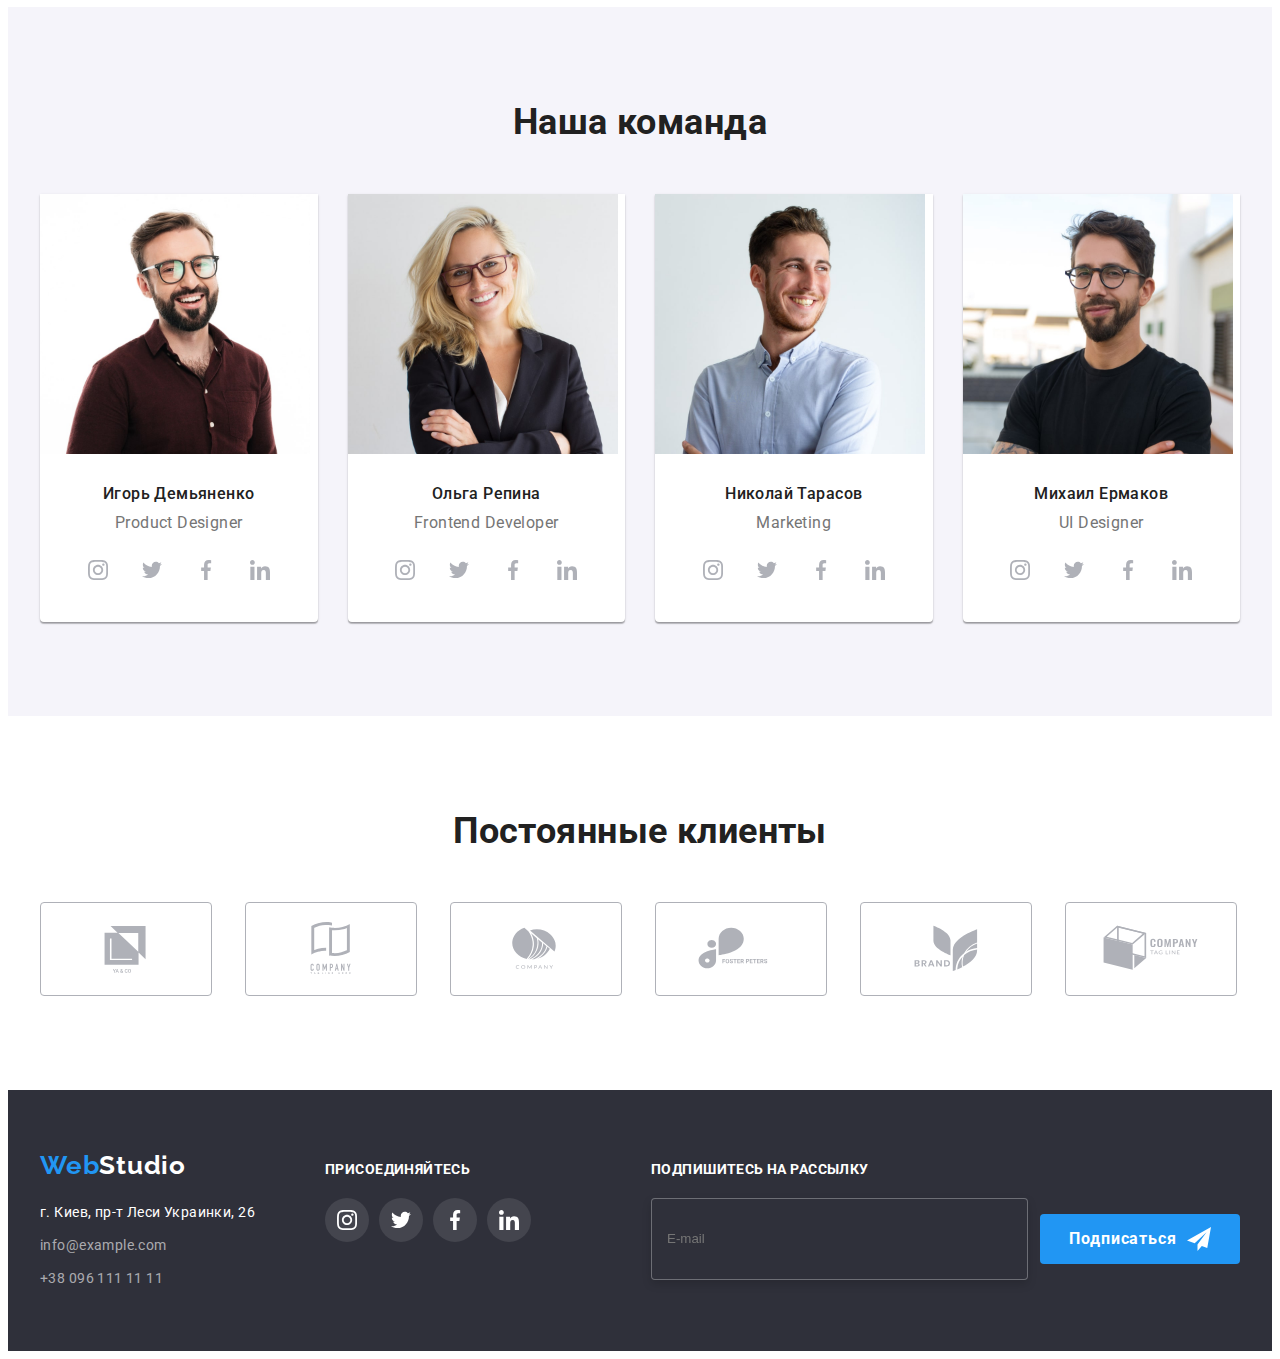
==== commit d1db75c8: "Make BEM in all sections" ====
--- a/index.html
+++ b/index.html
@@ -76,27 +76,27 @@
         <div class="container">
           <h2 class="visually-hidden">Особенности</h2>
           <ul class="features__list list">
-            <li class="features__item icon-antenna">
-              <h3 class="features-title">Внимание к деталям</h3>
-              <p class="features-text">
+            <li class="features__item features__icon--antenna">
+              <h3 class="features__subtitle section__subtitle">Внимание к деталям</h3>
+              <p class="features__text">
                 Идейные соображения, а также начало повседневной работы по формированию позиции.
               </p>
             </li>
-            <li class="features-item icon-clock">
-              <h3 class="features-title">Пунктуальность</h3>
-              <p class="features-text">
+            <li class="features__item features__icon--clock">
+              <h3 class="features__subtitle section__subtitle">Пунктуальность</h3>
+              <p class="features__text">
                 Задача организации, в особенности же рамки и место обучения кадров влечет за собой.
               </p>
             </li>
-            <li class="features-item icon-diagram">
-              <h3 class="features-title">Планирование</h3>
-              <p class="features-text">
+            <li class="features__item features__icon--diagram">
+              <h3 class="features__subtitle section__subtitle">Планирование</h3>
+              <p class="features__text">
                 Равным образом консультация с широким активом в значительной степени обуславливает.
               </p>
             </li>
-            <li class="features-item icon-astronaut">
-              <h3 class="features-title">Современные технологии</h3>
-              <p class="features-text">
+            <li class="features__item features__icon--astronaut">
+              <h3 class="features__subtitle section__subtitle">Современные технологии</h3>
+              <p class="features__text">
                 Значимость этих проблем настолько очевидна, что реализация плановых заданий.
               </p>
             </li>
@@ -106,9 +106,9 @@
 
       <section class="gallery">
         <div class="container">
-          <h2 class="section-title">Чем мы занимаемся</h2>
-          <ul class="gallery-list list">
-            <li class="gallery-item">
+          <h2 class="section__title">Чем мы занимаемся</h2>
+          <ul class="gallery__list list">
+            <li class="gallery__item">
               <img
                 class="images"
                 src="./images/img-1.jpg"
@@ -116,9 +116,9 @@
                 width="370"
                 height="294"
               />
-              <h3 class="gallery-subtitle">Десктопные приложения</h3>
-            </li>
-            <li class="gallery-item">
+              <h3 class="gallery__subtitle section__subtitle">Десктопные приложения</h3>
+            </li>
+            <li class="gallery__item">
               <img
                 class="images"
                 src="./images/img-2.jpg"
@@ -126,9 +126,9 @@
                 width="370"
                 height="294"
               />
-              <h3 class="gallery-subtitle">Мобильные приложения</h3>
-            </li>
-            <li class="gallery-item">
+              <h3 class="gallery__subtitle section__subtitle">Мобильные приложения</h3>
+            </li>
+            <li class="gallery__item">
               <img
                 class="images"
                 src="./images/img-3.jpg"
@@ -136,17 +136,17 @@
                 width="370"
                 height="294"
               />
-              <h3 class="gallery-subtitle">Дизайнерские решения</h3>
+              <h3 class="gallery__subtitle section__subtitle">Дизайнерские решения</h3>
             </li>
           </ul>
         </div>
       </section>
 
-      <section class="team">
+      <section class="team-cards">
         <div class="container">
-          <h2 class="section-title">Наша команда</h2>
-          <ul class="team-list list">
-            <li class="team-card">
+          <h2 class="section__title">Наша команда</h2>
+          <ul class="team-cards__list list">
+            <li class="team-cards__item">
               <img
                 class="images"
                 src="./images/team-1.jpg"
@@ -154,40 +154,40 @@
                 width="270"
                 height="260"
               />
-              <h3 class="team-card-title">Игорь Демьяненко</h3>
-              <p lang="en" class="team-card-text">Product Designer</p>
-              <ul class="team-social-list list">
-                <li class="team-social-item">
-                  <a class="team-social-link" href="">
-                    <svg class="team-social-icon" width="20" height="20">
+              <h3 class="team-cards__title">Игорь Демьяненко</h3>
+              <p lang="en" class="team-cards__text">Product Designer</p>
+              <ul class="social__list list">
+                <li class="social__item">
+                  <a class="social__link" href="">
+                    <svg class="social__icon" width="20" height="20">
                       <use href="./images/icons.svg#icon-instagram"></use>
                     </svg>
                   </a>
                 </li>
-                <li class="team-social-item">
-                  <a class="team-social-link" href="">
-                    <svg class="team-social-icon" width="20" height="20">
+                <li class="social__item">
+                  <a class="social__link" href="">
+                    <svg class="social__icon" width="20" height="20">
                       <use href="./images/icons.svg#icon-twitter"></use>
                     </svg>
                   </a>
                 </li>
-                <li class="team-social-item">
-                  <a class="team-social-link" href="">
-                    <svg class="team-social-icon" width="20" height="20">
+                <li class="social__item">
+                  <a class="social__link" href="">
+                    <svg class="social__icon" width="20" height="20">
                       <use href="./images/icons.svg#icon-facebook"></use>
                     </svg>
                   </a>
                 </li>
-                <li class="team-social-item">
-                  <a class="team-social-link" href="">
-                    <svg class="team-social-icon" width="20" height="20">
+                <li class="social__item">
+                  <a class="social__link" href="">
+                    <svg class="social__icon" width="20" height="20">
                       <use href="./images/icons.svg#icon-linkedin"></use>
                     </svg>
                   </a>
                 </li>
               </ul>
             </li>
-            <li class="team-card">
+            <li class="team-cards__item">
               <img
                 class="images"
                 src="./images/team-2.jpg"
@@ -195,40 +195,40 @@
                 width="270"
                 height="260"
               />
-              <h3 class="team-card-title">Ольга Репина</h3>
-              <p lang="en" class="team-card-text">Frontend Developer</p>
-              <ul class="team-social-list list">
-                <li class="team-social-item">
-                  <a class="team-social-link" href="">
-                    <svg class="team-social-icon" width="20" height="20">
+              <h3 class="team-cards__title">Ольга Репина</h3>
+              <p lang="en" class="team-cards__text">Frontend Developer</p>
+              <ul class="social__list list">
+                <li class="social__item">
+                  <a class="social__link" href="">
+                    <svg class="social__icon" width="20" height="20">
                       <use href="./images/icons.svg#icon-instagram"></use>
                     </svg>
                   </a>
                 </li>
-                <li class="team-social-item">
-                  <a class="team-social-link" href="">
-                    <svg class="team-social-icon" width="20" height="20">
+                <li class="social__item">
+                  <a class="social__link" href="">
+                    <svg class="social__icon" width="20" height="20">
                       <use href="./images/icons.svg#icon-twitter"></use>
                     </svg>
                   </a>
                 </li>
-                <li class="team-social-item">
-                  <a class="team-social-link" href="">
-                    <svg class="team-social-icon" width="20" height="20">
+                <li class="social__item">
+                  <a class="social__link" href="">
+                    <svg class="social__icon" width="20" height="20">
                       <use href="./images/icons.svg#icon-facebook"></use>
                     </svg>
                   </a>
                 </li>
-                <li class="team-social-item">
-                  <a class="team-social-link" href="">
-                    <svg class="team-social-icon" width="20" height="20">
+                <li class="social__item">
+                  <a class="social__link" href="">
+                    <svg class="social__icon" width="20" height="20">
                       <use href="./images/icons.svg#icon-linkedin"></use>
                     </svg>
                   </a>
                 </li>
               </ul>
             </li>
-            <li class="team-card">
+            <li class="team-cards__item">
               <img
                 class="images"
                 src="./images/team-3.jpg"
@@ -236,40 +236,40 @@
                 width="270"
                 height="260"
               />
-              <h3 class="team-card-title">Николай Тарасов</h3>
-              <p lang="en" class="team-card-text">Marketing</p>
-              <ul class="team-social-list list">
-                <li class="team-social-item">
-                  <a class="team-social-link" href="">
-                    <svg class="team-social-icon" width="20" height="20">
+              <h3 class="team-cards__title">Николай Тарасов</h3>
+              <p lang="en" class="team-cards__text">Marketing</p>
+              <ul class="social__list list">
+                <li class="social__item">
+                  <a class="social__link" href="">
+                    <svg class="social__icon" width="20" height="20">
                       <use href="./images/icons.svg#icon-instagram"></use>
                     </svg>
                   </a>
                 </li>
-                <li class="team-social-item">
-                  <a class="team-social-link" href="">
-                    <svg class="team-social-icon" width="20" height="20">
+                <li class="social__item">
+                  <a class="social__link" href="">
+                    <svg class="social__icon" width="20" height="20">
                       <use href="./images/icons.svg#icon-twitter"></use>
                     </svg>
                   </a>
                 </li>
-                <li class="team-social-item">
-                  <a class="team-social-link" href="">
-                    <svg class="team-social-icon" width="20" height="20">
+                <li class="social__item">
+                  <a class="social__link" href="">
+                    <svg class="social__icon" width="20" height="20">
                       <use href="./images/icons.svg#icon-facebook"></use>
                     </svg>
                   </a>
                 </li>
-                <li class="team-social-item">
-                  <a class="team-social-link" href="">
-                    <svg class="team-social-icon" width="20" height="20">
+                <li class="social__item">
+                  <a class="social__link" href="">
+                    <svg class="social__icon" width="20" height="20">
                       <use href="./images/icons.svg#icon-linkedin"></use>
                     </svg>
                   </a>
                 </li>
               </ul>
             </li>
-            <li class="team-card">
+            <li class="team-cards__item">
               <img
                 class="images"
                 src="./images/team-4.jpg"
@@ -277,33 +277,33 @@
                 width="270"
                 height="260"
               />
-              <h3 class="team-card-title">Михаил Ермаков</h3>
-              <p lang="en" class="team-card-text">UI Designer</p>
-              <ul class="team-social-list list">
-                <li class="team-social-item">
-                  <a class="team-social-link" href="">
-                    <svg class="team-social-icon" width="20" height="20">
+              <h3 class="team-cards__title">Михаил Ермаков</h3>
+              <p lang="en" class="team-cards__text">UI Designer</p>
+              <ul class="social__list list">
+                <li class="social__item">
+                  <a class="social__link" href="">
+                    <svg class="social__icon" width="20" height="20">
                       <use href="./images/icons.svg#icon-instagram"></use>
                     </svg>
                   </a>
                 </li>
-                <li class="team-social-item">
-                  <a class="team-social-link" href="">
-                    <svg class="team-social-icon" width="20" height="20">
+                <li class="social__item">
+                  <a class="social__link" href="">
+                    <svg class="social__icon" width="20" height="20">
                       <use href="./images/icons.svg#icon-twitter"></use>
                     </svg>
                   </a>
                 </li>
-                <li class="team-social-item">
-                  <a class="team-social-link" href="">
-                    <svg class="team-social-icon" width="20" height="20">
+                <li class="social__item">
+                  <a class="social__link" href="">
+                    <svg class="social__icon" width="20" height="20">
                       <use href="./images/icons.svg#icon-facebook"></use>
                     </svg>
                   </a>
                 </li>
-                <li class="team-social-item">
-                  <a class="team-social-link" href="">
-                    <svg class="team-social-icon" width="20" height="20">
+                <li class="social__item">
+                  <a class="social__link" href="">
+                    <svg class="social__icon" width="20" height="20">
                       <use href="./images/icons.svg#icon-linkedin"></use>
                     </svg>
                   </a>
@@ -316,41 +316,41 @@
 
       <section>
         <div class="container">
-          <h2 class="section-title">Постоянные клиенты</h2>
-          <ul class="clients-list list">
-            <li class="clients-item">
-              <a class="clients-link" href=""
-                ><svg class="clients-icon" width="160" height="60">
+          <h2 class="section__title">Постоянные клиенты</h2>
+          <ul class="clients__list list">
+            <li class="clients__item">
+              <a class="clients__link" href=""
+                ><svg class="clients__icon" width="160" height="60">
                   <use href="./images/icons.svg#icon-Client-1"></use></svg
               ></a>
             </li>
-            <li class="clients-item">
-              <a class="clients-link" href=""
-                ><svg class="clients-icon" width="160" height="60">
+            <li class="clients__item">
+              <a class="clients__link" href=""
+                ><svg class="clients__icon" width="160" height="60">
                   <use href="./images/icons.svg#icon-Client-2"></use></svg
               ></a>
             </li>
-            <li class="clients-item">
-              <a class="clients-link" href=""
-                ><svg class="clients-icon" width="160" height="60">
+            <li class="clients__item">
+              <a class="clients__link" href=""
+                ><svg class="clients__icon" width="160" height="60">
                   <use href="./images/icons.svg#icon-Client-3"></use></svg
               ></a>
             </li>
-            <li class="clients-item">
-              <a class="clients-link" href=""
-                ><svg class="clients-icon" width="160" height="60">
+            <li class="clients__item">
+              <a class="clients__link" href=""
+                ><svg class="clients__icon" width="160" height="60">
                   <use href="./images/icons.svg#icon-Client-4"></use></svg
               ></a>
             </li>
-            <li class="clients-item">
-              <a class="clients-link" href=""
-                ><svg class="clients-icon" width="160" height="60">
+            <li class="clients__item">
+              <a class="clients__link" href=""
+                ><svg class="clients__icon" width="160" height="60">
                   <use href="./images/icons.svg#icon-Client-5"></use></svg
               ></a>
             </li>
-            <li class="clients-item">
-              <a class="clients-link" href=""
-                ><svg class="clients-icon" width="160" height="60">
+            <li class="clients__item">
+              <a class="clients__link" href=""
+                ><svg class="clients__icon" width="160" height="60">
                   <use href="./images/icons.svg#icon-Client-6"></use></svg
               ></a>
             </li>
@@ -361,63 +361,65 @@
 
     <footer class="footer">
       <div class="container">
-        <div class="footer-info">
+        <div class="footer__info">
           <a href="" class="logo link">Web<span class="logo--light-part">Studio</span></a>
           <address class="address">
-            <ul class="address-list list">
-              <li class="footer-adress-item">
-                <a href="" class="footer-address link"> г. Киев, пр-т Леси Украинки, 26</a>
+            <ul class="address__list list">
+              <li class="address__item">
+                <a href="" class="address__link link"> г. Киев, пр-т Леси Украинки, 26</a>
               </li>
-              <li class="footer-adress-item">
-                <a class="footer-contacts link" href="mailto:info@example.com">info@example.com</a>
+              <li class="address__item">
+                <a class="address__contacts link" href="mailto:info@example.com"
+                  >info@example.com</a
+                >
               </li>
-              <li class="footer-adress-item">
-                <a class="footer-contacts link" href="tel:+380961111111">+38 096 111 11 11</a>
+              <li class="address__item">
+                <a class="address__contacts link" href="tel:+380961111111">+38 096 111 11 11</a>
               </li>
             </ul>
           </address>
         </div>
-        <div class="footer-social">
-          <p class="footer-text">Присоединяйтесь</p>
-          <ul class="footer-social-list list">
-            <li class="footer-social-item">
-              <a class="footer-social-link" href="">
-                <svg class="footer-social-icon" width="20" height="20">
+        <div class="footer__social">
+          <h3 class="footer__subtitle section__subtitle">Присоединяйтесь</h3>
+          <ul class="social__list list">
+            <li class="social__item">
+              <a class="social__link social__link--dark" href="">
+                <svg class="social__icon" width="20" height="20">
                   <use href="./images/icons.svg#icon-instagram"></use>
                 </svg>
               </a>
             </li>
-            <li class="footer-social-item">
-              <a class="footer-social-link" href="">
-                <svg class="footer-social-icon" width="20" height="20">
+            <li class="social__item">
+              <a class="social__link social__link--dark" href="">
+                <svg class="social__icon" width="20" height="20">
                   <use href="./images/icons.svg#icon-twitter"></use>
                 </svg>
               </a>
             </li>
-            <li class="footer-social-item">
-              <a class="footer-social-link" href="">
-                <svg class="footer-social-icon" width="20" height="20">
+            <li class="social__item">
+              <a class="social__link social__link--dark" href="">
+                <svg class="social__icon" width="20" height="20">
                   <use href="./images/icons.svg#icon-facebook"></use>
                 </svg>
               </a>
             </li>
-            <li class="footer-social-item">
-              <a class="footer-social-link" href="">
-                <svg class="footer-social-icon" width="20" height="20">
+            <li class="social__item">
+              <a class="social__link social__link--dark" href="">
+                <svg class="social__icon" width="20" height="20">
                   <use href="./images/icons.svg#icon-linkedin"></use>
                 </svg>
               </a>
             </li>
           </ul>
         </div>
-        <div class="footer-subscribe">
-          <p class="footer-text">Подпишитесь на рассылку</p>
+        <div class="subscribe">
+          <h3 class="footer__subtitle section__subtitle">Подпишитесь на рассылку</h3>
           <form>
-            <div class="footer-subscribe-wrap">
-              <input type="email" class="footer-subscribe-input" lang="en" placeholder="E-mail" />
+            <div class="subscribe__wrap">
+              <input type="email" class="subscribe__input" lang="en" placeholder="E-mail" />
               <button type="submit" class="btn">
                 Подписаться
-                <svg class="subscribe-icon" width="24" height="24">
+                <svg class="subscribe__icon" width="24" height="24">
                   <use href="./images/icons.svg#icon-send"></use>
                 </svg>
               </button>
@@ -428,69 +430,69 @@
     </footer>
     <div class="backdrop is-hidden" data-modal>
       <div class="modal">
-        <button type="button" class="modal-close-btn" data-modal-close>
-          <svg class="modal-close-icon" width="18" height="18">
+        <button type="button" class="modal__close-btn" data-modal-close>
+          <svg class="modal__close-icon" width="18" height="18">
             <use href="./images/icons.svg#icon-close"></use>
           </svg>
         </button>
 
-        <p class="modal-title">Оставьте свои данные, мы вам перезвоним</p>
+        <p class="modal__title">Оставьте свои данные, мы вам перезвоним</p>
         <form>
-          <div class="modal-field">
-            <label class="modal-label" for="user-name">Имя</label>
-            <div class="modal-input-wrap">
-              <input type="text" class="modal-input" name="user-name" id="user-name" />
-              <svg class="input-icon" width="18" height="18">
+          <div class="modal__field">
+            <label class="modal__label" for="user-name">Имя</label>
+            <div class="modal__input-wrap">
+              <input type="text" class="modal__input" name="user-name" id="user-name" />
+              <svg class="input__icon" width="18" height="18">
                 <use href="./images/icons.svg#icon-person"></use>
               </svg>
             </div>
           </div>
 
-          <div class="modal-field">
-            <label class="modal-label" for="user-tel">Телефон</label>
-            <div class="modal-input-wrap">
-              <input type="tel" class="modal-input" name="user-tel" id="user-tel" />
-              <svg class="input-icon" width="18" height="18">
+          <div class="modal__field">
+            <label class="modal__label" for="user-tel">Телефон</label>
+            <div class="modal__input-wrap">
+              <input type="tel" class="modal__input" name="user-tel" id="user-tel" />
+              <svg class="input__icon" width="18" height="18">
                 <use href="./images/icons.svg#icon-phone-black"></use>
               </svg>
             </div>
           </div>
 
-          <div class="modal-field">
-            <label class="modal-label" for="user-email">Почта</label>
-            <div class="modal-input-wrap">
-              <input type="email" class="modal-input" name="user-email" id="user-email" />
-              <svg class="input-icon" width="18" height="18">
+          <div class="modal__field">
+            <label class="modal__label" for="user-email">Почта</label>
+            <div class="modal__input-wrap">
+              <input type="email" class="modal__input" name="user-email" id="user-email" />
+              <svg class="input__icon" width="18" height="18">
                 <use href="./images/icons.svg#icon-email-black"></use>
               </svg>
             </div>
           </div>
 
-          <div class="modal-field">
-            <label class="modal-label" for="user-comment">Комментарий</label>
+          <div class="modal__field">
+            <label class="modal__label" for="user-comment">Комментарий</label>
             <textarea
-              class="modal-comment"
+              class="modal__comment"
               name="user-comment"
               id="user-comment"
               placeholder="Введите текст"
             ></textarea>
           </div>
 
-          <div class="modal-field">
+          <div class="modal__field">
             <input
               type="checkbox"
-              class="modal-check visually-hidden"
+              class="checkbox visually-hidden"
               name="policy"
               id="policy"
               value="policy"
             />
-            <label class="check-text" for="policy">
+            <label class="checkbox__text" for="policy">
               <span>
-                <svg class="check-icon" width="11" height="8">
+                <svg class="checkbox__icon" width="11" height="8">
                   <use href="./images/icons.svg#icon-check"></use>
                 </svg>
               </span>
-              Соглашаюсь с рассылкой и принимаю &#160;<a class="check-link link" href=""
+              Соглашаюсь с рассылкой и принимаю &#160;<a class="checkbox__link link" href=""
                 >Условия договора</a
               ></label
             >
--- a/css/styles.css
+++ b/css/styles.css
@@ -99,11 +99,18 @@
     padding-bottom: 94px;
 }
 
-.section-title {
+.section__title {
     margin-bottom: 50px;
     text-align: center;
     font-size: 36px;
     line-height: 1.17;
+}
+
+.section__subtitle {
+    font-size: 14px;
+    line-height: 1.14;
+    text-transform: uppercase;
+
 }
 
 /*----------------------HEADER-----------------------*/
@@ -161,7 +168,8 @@
     transition: opacity 250ms var(--timing-function);
 }
 
-.navigation__link:hover::after, .navigation-link:focus::after {
+.navigation__link:hover::after, 
+.navigation-link:focus::after {
     opacity: 1;
 }
 
@@ -193,7 +201,6 @@
 }
 
 
-
 .contacts__list {
     display: flex;
     margin-left: auto;
@@ -216,7 +223,6 @@
     transition: color 250ms var(--timing-function);
     
 }
-
 
 
 .contacts__link:hover,
@@ -297,31 +303,27 @@
     background-position: center;
 }
 
-.icon-antenna::before {
+.features__icon--antenna::before {
     background-image: url(../images/features/antenna.svg);
 }
 
-.icon-clock::before {
+.features__icon--clock::before {
     background-image: url(../images/features/clock.svg);
 }
 
-.icon-diagram::before {
+.features__icon--diagram::before {
     background-image: url(../images/features/diagram.svg);
 }
 
-.icon-astronaut::before {
+.features__icon--astronaut::before {
     background-image: url(../images/features/astronaut.svg);
 }
 
-.features-title {
+.features__subtitle {
     margin-bottom: 13px;
-
-    font-size: 14px;
-    line-height: 1.14;
-    text-transform: uppercase;
     }
 
-.features-text {
+.features__text {
     line-height: 1.71;
     color: var(--secondary-text-color);
 }
@@ -332,33 +334,26 @@
     padding-top: 0;
 }
 
-.gallery-list {
+.gallery__list {
     display: flex;
     margin-left: -30px;
 }
 
-.gallery-item {
+.gallery__item {
     position: relative;
     flex-basis: calc(100% / 3 - 30px);
     margin-left: 30px;
 }
 
-.gallery-subtitle {
+.gallery__subtitle {
     position: absolute;
     bottom: 0;
     right: 0;
-
     display: flex;
     width: 100%; 
     height: 70px;
     justify-content: center;
     align-items: center;
-
-    font-size: 14px;
-    line-height: 1.14;
-    text-transform: uppercase;
-    text-align: center;
-
     color: var(--btn-text-color);
     background-color: rgba(47, 48, 58, 0.8);
 }
@@ -366,16 +361,16 @@
 
 /*----------------------TEAM-----------------------*/
 
-.team {
+.team-cards {
     background-color: var(--secondary-bg-color);
 }
 
-.team-list {
+.team-cards__list {
     display: flex;
     margin-left: -30px;
 }
 
-.team-card {
+.team-cards__item {
     flex-basis: calc(100% / 4 - 30px);
     margin-left: 30px;
     border-radius: 0px 0px 4px 4px;
@@ -385,7 +380,7 @@
     background-color: var(--primary-bg-color);
 }
 
-.team-card-title {
+.team-cards__title {
     margin-top: 30px;
     margin-bottom: 10px;
 
@@ -395,7 +390,7 @@
     text-align: center;
 }
 
-.team-card-text {
+.team-cards__text {
     margin-bottom: 16px;
 
     font-size: 16px;
@@ -404,17 +399,17 @@
     color: var(--secondary-text-color);
 }
 
-.team-social-list {
+.social__list {
     display: flex;
     margin-bottom: 30px;
     justify-content: center;
 }
 
-.team-social-item:not(:last-child) {
+.social__item:not(:last-child) {
     margin-right: 10px;
 }
 
-.team-social-link {
+.social__link {
     display: flex;
     justify-content: center;
     align-items: center;
@@ -430,11 +425,11 @@
 
 }
 
-.team-social-icon {
+.social__icon {
     fill: currentColor;
 }
 
-.team-social-link:hover, .team-social-link:focus {
+.social__link:hover, .social__link:focus {
     background-color: var(--accent-text-color);
     color: var(--primary-bg-color);
     
@@ -442,18 +437,18 @@
 
 /*-------------------------CLIENTS--------------------------------*/
 
-.clients-list {
+.clients__list {
     display: flex;
     margin-left: -30px;
 }
 
-.clients-item {
+.clients__item {
     display: flex;
     flex-basis: calc(100% / 6 - 30px);
     margin-left: 30px;  
 }
 
-.clients-link {
+.clients__link {
     display: flex;
     justify-content: center;
     align-items: center;
@@ -468,11 +463,11 @@
     color 250ms var(--timing-function);
 }
 
-.clients-icon {
+.clients__icon {
 fill: currentColor;
 }
 
-.clients-link:hover, .clients-link:focus {
+.clients__link:hover, .clients__link:focus {
 color: var(--accent-text-color);
 border: 1px solid var(--accent-text-color);
 }
@@ -500,50 +495,39 @@
     max-width: 231px;
 }
 
-.address-list {
+.address__list {
     margin-top: 20px;
 }
 
-.footer-adress-item:not(:last-child) {
+.address__item:not(:last-child) {
     margin-bottom: 9px;
 }
 
-.footer-address {
+.address__link {
     color: var(--footer-address-color);
 }
 
-.footer-contacts {
-
+.address__contacts {
     color: var(--footer-contacts-color);
-
     transition: color 250ms var(--timing-function);
 }
 
-.footer-contacts:hover,
-.footer-contacts:focus {
+.address__contacts:hover,
+.address__contacts:focus {
     color: var(--accent-text-color);
 }
 
-.footer-social {
+.footer__social {
     display: block;
     margin-left: 70px;
 }
 
-.footer-social-list {
-    display: flex;
-}
-
-.footer-social-item:not(:last-child) {
-    margin-right: 10px;
-}
-
-.footer-social-link {
-    display: flex;
-    justify-content: center;
-    align-items: center;
-
-    width: 44px;
-    height: 44px;
+.footer__subtitle {
+    margin-bottom: 20px;
+    color: var(--footer-address-color);
+}
+
+.social__link--dark{
     background-color: rgba(255, 255, 255, 0.1) ;
     border-radius: 50%;
     color: var(--btn-text-color);
@@ -551,36 +535,17 @@
     transition: background-color 250ms var(--timing-function);
 }
 
-.footer-social-icon {
-fill: currentColor;
-}
-
-.footer-social-link:hover, 
-.footer-social-link:focus {
-    background-color: var(--accent-text-color);
-}
-
-.footer-text {
-    margin-bottom: 20px;
-    font-weight: 700;
-    font-size: 14px;
-    line-height: 1.14;
-    text-transform: uppercase;
-    color: var(--footer-address-color);
-}
-
-.footer-subscribe {
+.subscribe {
     display: flex;
     flex-direction: column;
-
     margin-left: auto;
 }
 
-.footer-subscribe-wrap {
+.subscribe__wrap {
     display: flex;   
 }
 
-.footer-subscribe-input {
+.subscribe__input {
     width: 358px;
     height: 50px;
     margin-right: 12px;
@@ -594,37 +559,35 @@
     background-color: var(--accent-bg-color);
 }
 
-.subscribe-icon {
+.subscribe__icon {
     margin-left: 10px;
     fill: var(--btn-text-color);
 }
 
-/*----------------------PORTFOLIO MAIN-----------------------*/
-
-.filters {
+
+/*----------------------PORTFOLIO FILTERS-----------------------*/
+
+.filters__list {
     display: flex;
     justify-content: center;
     margin-bottom: 50px;
 }
 
-.filters-item:not(:last-child) {
+.filters__item:not(:last-child) {
     margin-right: 8px;
 }
 
-.filters-btn {
+.filters__btn {
     padding: 6px 22px;
     border-radius: 4px;
-
     font-family: inherit;
     font-weight: 500;
     font-size: 16px;
     line-height: 1.63; 
     text-align: center;
     letter-spacing: 0.03em;
-
     cursor: pointer;
     border: none;
-
     transition: box-shadow 250ms var(--timing-function), background-color 250ms var(--timing-function),
     color 250ms var(--timing-function);
 }
@@ -639,14 +602,14 @@
 
 /*---------------------- PORTFOLIO-----------------------*/
 
-.project-cards {
+.project-cards__list {
     display: flex;
     flex-wrap: wrap;
     margin-left: -30px;
     margin-bottom: -30px;
 }
 
-.project-card {
+.project-cards__item {
     flex-basis: calc(100% / 3 - 30px);
     margin-left: 30px;
     margin-bottom: 30px;
@@ -654,23 +617,23 @@
     background: var(--primary-bg-color);
 }
 
-.project-card:hover .project-card-covertext {
+.project-cards__item:hover .project-cards--covertext {
     transform: translateY(0);
 }
 
-.project-card-link {
+.project-cards__link {
     display: block;   
     transition: box-shadow 250ms var(--timing-function);
 }
 
-.project-card-link:hover,
-.project-card-link:focus {
+.project-cards__link:hover,
+.project-cards__link:focus {
     box-shadow: 0px 1px 1px rgba(0, 0, 0, 0.12),
     0px 4px 4px rgba(0, 0, 0, 0.06),
     1px 4px 6px rgba(0, 0, 0, 0.16);
 }
 
-.project-card-title {
+.project-cards__title {
     margin-bottom: 4px;
 
     font-size: 18px;
@@ -679,13 +642,13 @@
     color: var(--primary-text-color);
 }
 
-.project-card-text {
+.project-cards__text {
     font-size: 16px;
     line-height: 1.88;
     color: var(--secondary-text-color);
 }
 
-.project-card-content {
+.project-cards__content {
     padding-top: 20px;
     padding-bottom: 20px;
     padding-left: 24px;
@@ -694,12 +657,12 @@
     border-left: 1px solid #EEEEEE;
 }
 
-.project-card-wrap {
+.project-cards__wrap {
     position: relative;
     overflow: hidden;
 }
 
-.project-card-covertext {
+.project-cards--covertext {
     position: absolute;
     height: 100%;
     top: 0;
@@ -725,6 +688,12 @@
     transition: opacity 450ms, visibility 350ms var(--timing-function);
 }
 
+.is-hidden {
+    opacity: 0;
+    pointer-events: none;
+    visibility: hidden;
+}
+
 .backdrop.is-hidden .modal {
     transform: translate(-50%, -50%) scale(0.1);
 }
@@ -732,7 +701,6 @@
 .modal {
     position: absolute;
     padding: 40px;
-
     top: 50%;
     left: 50%;
     width: 528px;
@@ -746,7 +714,7 @@
     transition: transform 400ms linear;
 }
 
-.modal-close-btn {
+.modal__close-btn {
     position: absolute;
     top: 8px;
     right: 8px;
@@ -759,38 +727,40 @@
     transition: fill 250ms var(--timing-function);
 }
 
-.modal-close-icon {
+.modal__close-icon {
     position: absolute;
     fill: currentColor;
     transform: translate(-50%, -50%);
     
 }
 
-.modal-close-btn:hover, .modal-close-btn:focus {
+.modal__close-btn:hover, .modal__close-btn:focus {
     color: var(--accent-text-color);
 }
 
-.is-hidden {
-    opacity: 0;
-    pointer-events: none;
-    visibility: hidden;
-}
-
-.modal-field{
-    margin-bottom: 10px;
-}
-
-.modal-title {
+.modal__title {
     margin-bottom: 12px;
     font-weight: 700;
     font-size: 20px;
     line-height: 1.15;
     text-align: center;
     letter-spacing: 0.03em;
-    
-}
-
-.modal-input {
+}
+
+.modal__field{
+    margin-bottom: 10px;
+}
+
+.modal__label {
+    display: block;
+    margin-bottom: 4px;
+    font-size: 12px;
+    line-height: 1.17;
+    letter-spacing: 0.01em;
+    color: var(--secondary-text-color);
+}
+
+.modal__input {
     padding-left: 42px;
     width: 100%;
     height: 40px;
@@ -802,19 +772,19 @@
 
 }
 
-.modal-input:focus, .modal-comment:focus {
+.modal__input:focus, .modal__comment:focus {
     border-color: var(--accent-text-color);
 }
 
-.modal-input:focus +.input-icon {
+.modal__input:focus +.input__icon {
     fill: var(--accent-text-color);
 }
 
-.modal-input-wrap {
+.modal__input-wrap {
     position: relative;
 }
 
-.input-icon {
+.input__icon {
     position: absolute;
     top: 50%;
     left: 12px;
@@ -822,16 +792,8 @@
     transition: fill 250ms var(--timing-function);
 }
 
-.modal-label { 
-    display: block;
-    margin-bottom: 4px;
-    font-size: 12px;
-    line-height: 1.17;
-    letter-spacing: 0.01em;
-    color: var(--secondary-text-color);
-}
-
-.modal-comment {
+
+.modal__comment {
     padding: 12px 16px;
     width: 100%;
     height: 118px;
@@ -841,7 +803,7 @@
     outline: none;
 }
 
-.modal-comment::placeholder {
+.modal__comment::placeholder {
     font-size: 12px;
     line-height: 1.17;
     letter-spacing: 0.01em;
@@ -858,7 +820,7 @@
         0px 2px 1px rgba(0, 0, 0, 0.2);
 }
 
-.check-text {
+.checkbox__text {
     display: flex;
     justify-content: center;
     align-items: center;
@@ -868,30 +830,30 @@
     color: var(--secondary-text-color);
 }
 
-.check-link {
+.checkbox__link {
     color: var(--accent-text-color);
 }
 
-.modal-check:checked + .check-text span {
+.checkbox:checked + .checkbox__text span {
     border: none;
     background-color: var(--accent-text-color);
 }
 
-.modal-check:focus+.check-text span {
+.checkbox:focus+.checkbox__text span {
     border-color: var(--accent-text-color);
 }
 
-.modal-check:checked + .check-text .check-icon {
+.checkbox:checked + .checkbox__text .checkbox__icon {
     fill: var(--btn-text-color);
 }
 
 
-.check-icon {
+.checkbox__icon {
     fill: transparent;
 }
 
 
-.check-text span {
+.checkbox__text span {
     display: flex;
     justify-content: center;
     align-items: center;
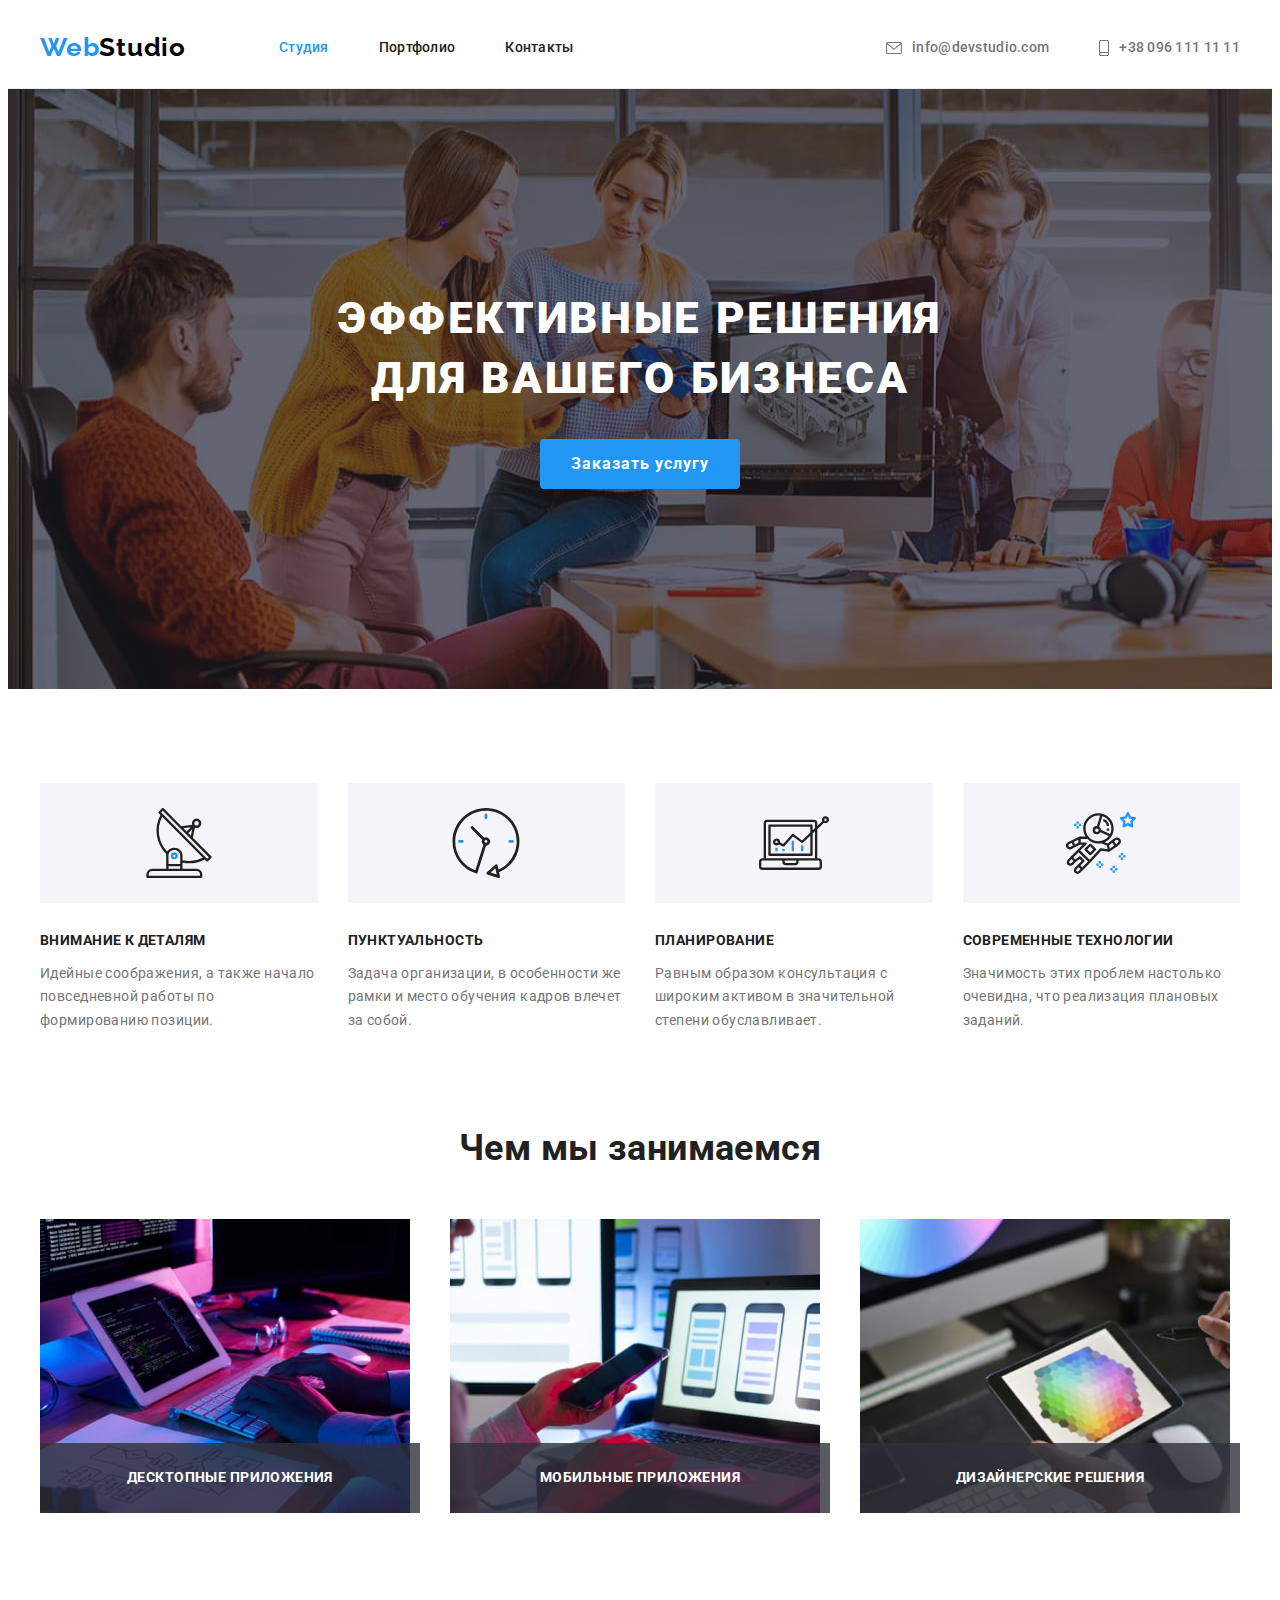
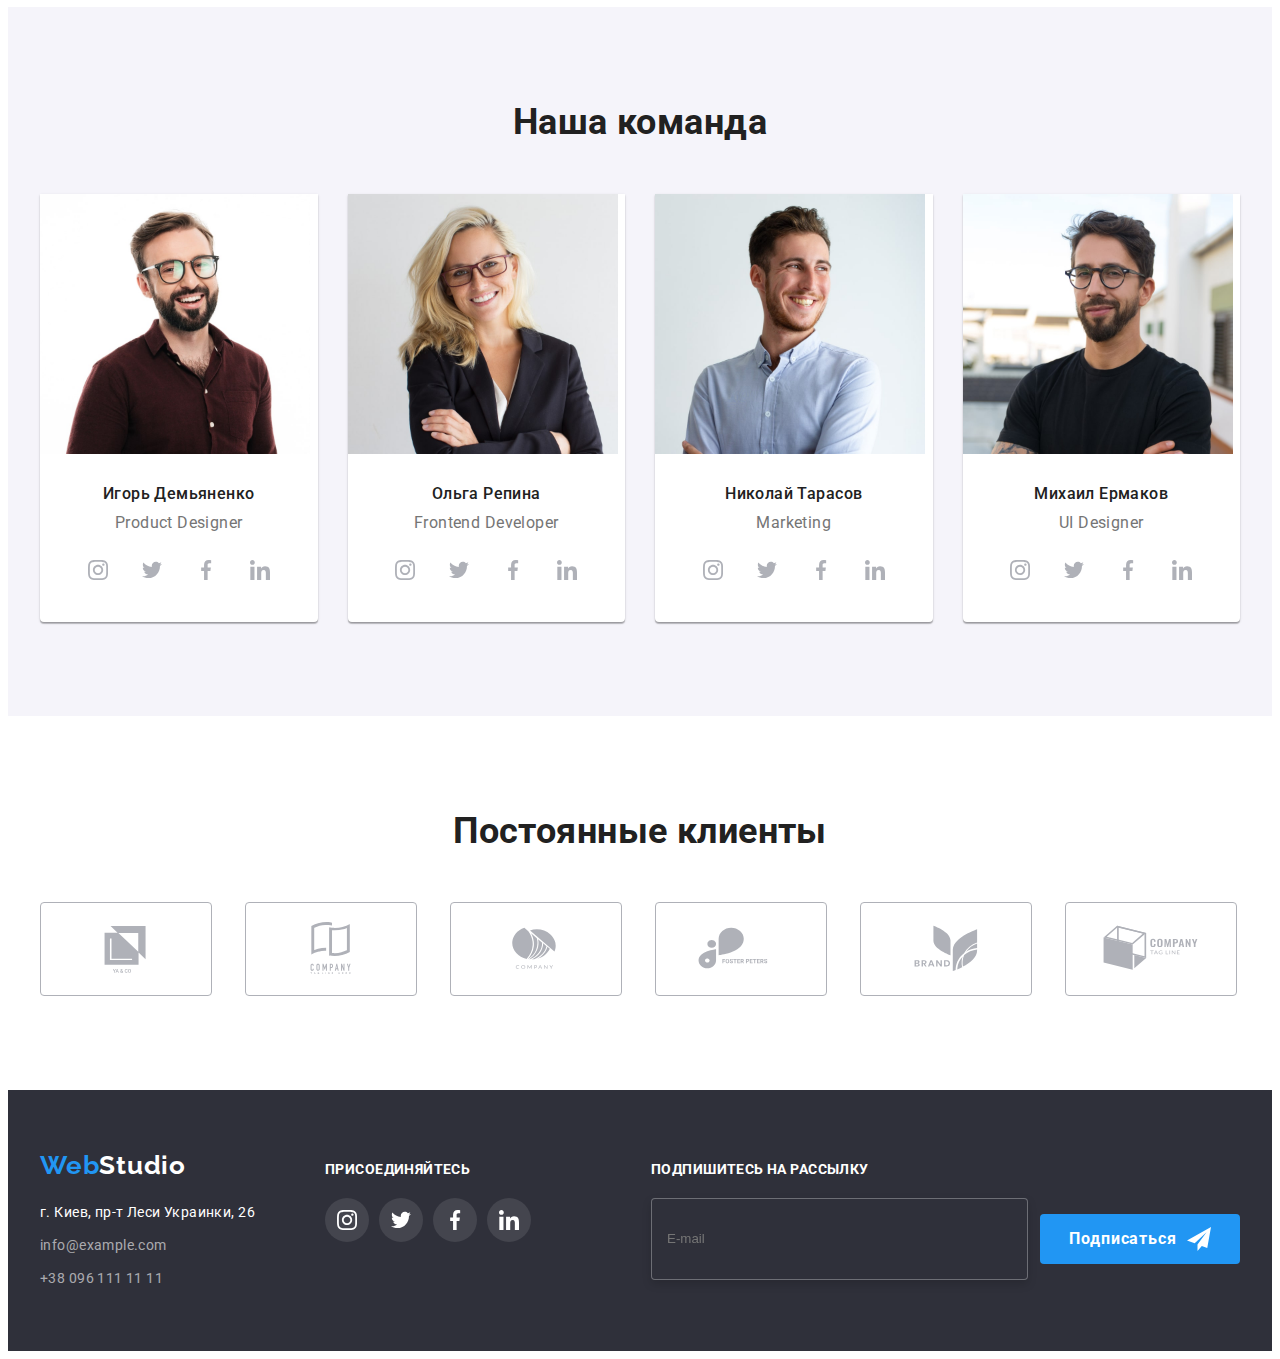
==== commit 620e83f0: "add &" ====
--- a/index.html
+++ b/index.html
@@ -19,6 +19,7 @@
       referrerpolicy="no-referrer"
     />
     <link rel="stylesheet" href="./css/styles.css" />
+    <link rel="stylesheet" href="./css/main.min.css" />
   </head>
   <body>
     <header class="header">
@@ -68,7 +69,7 @@
       <section class="hero">
         <div class="container">
           <h1 class="hero__title">Эффективные решения для вашего бизнеса</h1>
-          <button class="btn hero__btn" type="button" data-modal-open>Заказать услугу</button>
+          <button class="btn btn--inverse" type="button" data-modal-open>Заказать услугу</button>
         </div>
       </section>
 
--- a/css/main.min.css
+++ b/css/main.min.css
@@ -0,0 +1,2 @@
+:root{--primary-text-color: #212121;--secondary-text-color: #757575;--accent-text-color: #2196F3;--primary-bg-color: #ffffff;--secondary-bg-color: #F5F4FA;--accent-bg-color: #2F303A;--header-logo-color: #000000;--footer-logo-color: #ffffff;--footer-address-color: #ffffff;--footer-contacts-color: rgba(255, 255, 255, 0.6);--btn-text-color: #ffffff;--hero-title-text-color: #FFFFFF;--icons-color: #AFB1B8;--timing-function: cubic-bezier(0.4, 0, 0.2, 1)}p,h1,h2,h3,h4,h5,h6,ul,ol{margin:0;padding-left:0}.link{text-decoration:none}.list{list-style:none;padding:0;margin:0}body{font-family:'Roboto', 'Open Sans', 'Helvetica Neue', sans-serif;color:var(--primary-text-color);background-color:var(--primary-bg-color);font-size:14px;letter-spacing:0.03em}section{padding-top:94px;padding-bottom:94px}.images{display:block;max-width:100%;height:auto}.visually-hidden{position:absolute;white-space:nowrap;width:1px;height:1px;overflow:hidden;border:0;padding:0;clip:rect(0 0 0 0);clip-path:inset(50%);margin:-1px}.container{width:1200px;padding-right:15px;padding-left:15px;margin:0 auto}.btn{margin:auto;min-width:200px;height:50px;display:flex;align-items:center;text-align:center;justify-content:center;border-radius:4px;font-family:inherit;font-weight:700;font-size:16px;line-height:1.88;letter-spacing:0.06em;color:var(--btn-text-color);background-color:var(--accent-text-color);cursor:pointer;border:none}.btn--inverse{transition:background-color 250ms var(--timing-function),color 250ms var(--timing-function)}.btn--inverse:hover,.btn--inverse:focus,.btn--inverse:active{color:var(--accent-text-color);background-color:var(--btn-text-color)}.logo{font-family:'Raleway';font-weight:700;font-size:26px;line-height:1.19;letter-spacing:0.03em;color:var(--accent-text-color)}.logo--dark-part{color:var(--header-logo-color)}.logo--light-part{color:var(--footer-logo-color)}.section__title{margin-bottom:50px;text-align:center;font-size:36px;line-height:1.17}.section__subtitle{font-size:14px;line-height:1.14;text-transform:uppercase}.social__list{display:flex;margin-bottom:30px;justify-content:center}.social__item:not(:last-child){margin-right:10px}.social__link{display:flex;justify-content:center;align-items:center;width:44px;height:44px;background-color:var(--primary-bg-color);border-radius:50%;color:var(--icons-color);transition:background-color 250ms var(--timing-function),color 250ms var(--timing-function)}.social__link:hover,.social__link:focus{background-color:var(--accent-text-color);color:var(--primary-bg-color)}.social__link--dark{background-color:rgba(255,255,255,0.1);border-radius:50%;color:var(--btn-text-color);transition:background-color 250ms var(--timing-function)}.social__icon{fill:currentColor}.backdrop{position:fixed;width:100%;height:100%;top:0;background-color:rgba(0,0,0,0.2);transition:opacity 450ms,visibility 350ms var(--timing-function)}.is-hidden{opacity:0;pointer-events:none;visibility:hidden}.modal{position:absolute;padding:40px;top:50%;left:50%;width:528px;height:581px;background-color:var(--primary-bg-color);box-shadow:0px 1px 3px rgba(0,0,0,0.12),0px 1px 1px rgba(0,0,0,0.14),0px 2px 1px rgba(0,0,0,0.2);border-radius:4px;transform:translate(-50%, -50%);transition:transform 400ms linear}.backdrop.is-hidden .modal{transform:translate(-50%, -50%) scale(0.1)}.modal__close-btn{position:absolute;top:8px;right:8px;width:30px;height:30px;border:1px solid rgba(0,0,0,0.1);border-radius:50%;background-color:var(--primary-bg-color);cursor:pointer;transition:fill 250ms var(--timing-function)}.modal__close-btn:hover,.modal__close-btn:focus{color:var(--accent-text-color)}.modal__close-icon{position:absolute;fill:currentColor;transform:translate(-50%, -50%)}.modal__title{margin-bottom:12px;font-weight:700;font-size:20px;line-height:1.15;text-align:center;letter-spacing:0.03em}.modal__field{margin-bottom:10px}.modal__label{display:block;margin-bottom:4px;font-size:12px;line-height:1.17;letter-spacing:0.01em;color:var(--secondary-text-color)}.modal__input{padding-left:42px;width:100%;height:40px;border:1px solid rgba(33,33,33,0.2);border-radius:4px;outline:none;cursor:pointer;transition:border-color 250ms var(--timing-function)}.modal__input:focus{border-color:var(--accent-text-color)}.modal__input:focus+.input__icon{fill:var(--accent-text-color)}.modal__input-wrap{position:relative}.input__icon{position:absolute;top:50%;left:12px;transform:translateY(-50%);transition:fill 250ms var(--timing-function)}.modal__comment{padding:12px 16px;width:100%;height:118px;border:1px solid rgba(33,33,33,0.2);border-radius:4px;resize:none;outline:none}.modal__comment:focus{border-color:var(--accent-text-color)}.modal__comment::placeholder{font-size:12px;line-height:1.17;letter-spacing:0.01em;color:rgba(117,117,117,0.5)}.modal__btn{transition:box-shadow 250ms var(--timing-function)}.modal__btn:hover{box-shadow:0px 1px 3px rgba(0,0,0,0.12),0px 1px 1px rgba(0,0,0,0.14),0px 2px 1px rgba(0,0,0,0.2)}.checkbox__text{display:flex;justify-content:center;align-items:center;margin-top:20px;margin-bottom:30px;line-height:1.71;color:var(--secondary-text-color)}.checkbox:checked+.checkbox__text .checkbox__icon{fill:var(--btn-text-color)}.checkbox__link{color:var(--accent-text-color)}.checkbox__text span{display:flex;justify-content:center;align-items:center;width:16px;height:15px;border:2px solid var(--primary-text-color);border-radius:2px;margin-right:8px}.checkbox:checked+.checkbox__text span{border:none;background-color:var(--accent-text-color)}.checkbox:focus+.checkbox__text span{border-color:var(--accent-text-color)}.checkbox__icon{fill:transparent}.header{border-bottom:1px solid #ECECEC}.header .container{display:flex}.navigation{display:flex;align-items:center}.header__logo{padding-top:24px;padding-bottom:25px;margin-right:93px}.navigation__list{display:flex}.navigation__link{position:relative;padding:32px 0px;font-weight:500;line-height:1.14;letter-spacing:0.02em;color:var(--primary-text-color)}.navigation__link::after{content:'';position:absolute;display:block;width:100%;height:4px;bottom:-1px;border-radius:2px;background-color:var(--accent-text-color);opacity:0;transition:opacity 250ms var(--timing-function)}.navigation__link:hover::after,.navigation-link:focus::after{opacity:1}.navigation__link--current{color:var(--accent-text-color)}.navigation__link .navigation__link--current::after{content:'';position:absolute;display:block;width:100%;height:4px;bottom:-1px;border-radius:2px;background-color:var(--accent-text-color);opacity:1}.navigation__item:not(:last-child){margin-right:50px}.navigation__item:hover,.navigation__item:focus{color:var(--accent-text-color)}.contacts__list{display:flex;margin-left:auto;align-items:center}.contacts__item:not(:last-child){margin-right:50px}.contacts__link{display:flex;justify-content:center;align-items:center;font-weight:500;line-height:1.14;letter-spacing:0.02em;color:var(--secondary-text-color);transition:color 250ms var(--timing-function)}.contacts__link:hover,.contacts__link:focus{color:var(--accent-text-color)}.contacts__text{margin-left:10px}.contacts__icons{fill:currentColor}.hero{padding-top:200px;padding-bottom:200px;background-color:var(--accent-bg-color);max-width:1600px;margin-left:auto;margin-right:auto;background-image:linear-gradient(rgba(47,48,58,0.4), rgba(47,48,58,0.4)),url(../images/hero-bg.jpg);background-repeat:no-repeat}.hero__title{max-width:696px;margin:auto;margin-bottom:30px;font-weight:900;font-size:44px;line-height:1.36;text-align:center;letter-spacing:0.06em;text-transform:uppercase;color:var(--hero-title-text-color)}.features__list{display:flex;margin-left:-30px}.features__item{flex-basis:calc(100% / 4 - 30px);margin-left:30px}.features__item::before{display:block;content:'';height:120px;margin-bottom:30px;background-color:var(--secondary-bg-color);background-repeat:no-repeat;background-position:center}.features__icon--antenna::before{background-image:url(../images/features/antenna.svg)}.features__icon--clock::before{background-image:url(../images/features/clock.svg)}.features__icon--diagram::before{background-image:url(../images/features/diagram.svg)}.features__icon--astronaut::before{background-image:url(../images/features/astronaut.svg)}.features__subtitle{margin-bottom:13px}.features__text{line-height:1.71;color:var(--secondary-text-color)}.gallery{padding-top:0}.gallery__list{display:flex;margin-left:-30px}.gallery__item{position:relative;flex-basis:calc(100% / 3 - 30px);margin-left:30px}.gallery__subtitle{position:absolute;bottom:0;right:0;display:flex;width:100%;height:70px;justify-content:center;align-items:center;color:var(--btn-text-color);background-color:rgba(47,48,58,0.8)}.team-cards{background-color:var(--secondary-bg-color)}.team-cards__list{display:flex;margin-left:-30px}.team-cards__item{flex-basis:calc(100% / 4 - 30px);margin-left:30px;border-radius:0px 0px 4px 4px;box-shadow:0px 1px 3px rgba(0,0,0,0.12),0px 1px 1px rgba(0,0,0,0.14),0px 2px 1px rgba(0,0,0,0.2);background-color:var(--primary-bg-color)}.team-cards__title{margin-top:30px;margin-bottom:10px;font-weight:500;font-size:16px;line-height:1.19;text-align:center}.team-cards__text{margin-bottom:16px;font-size:16px;line-height:1.19;text-align:center;color:var(--secondary-text-color)}.clients__list{display:flex;margin-left:-30px}.clients__item{display:flex;flex-basis:calc(100% / 6 - 30px);margin-left:30px}.clients__link{display:flex;justify-content:center;align-items:center;width:170px;height:92px;border:1px solid var(--icons-color);border-radius:4px;color:var(--icons-color);transition:border-color 250ms var(--timing-function),color 250ms var(--timing-function)}.clients__link:hover,.clients__link:focus{color:var(--accent-text-color);border:1px solid var(--accent-text-color)}.clients__icon{fill:currentColor}.footer{padding-top:60px;padding-bottom:60px;background-color:var(--accent-bg-color)}.footer .container{display:flex;align-items:baseline}.address{font-style:normal;line-height:1.71;max-width:231px}.address__list{margin-top:20px}.address__item:not(:last-child){margin-bottom:9px}.address__link{color:var(--footer-address-color)}.address__contacts{color:var(--footer-contacts-color);transition:color 250ms var(--timing-function)}.address__contacts:hover,.address__contacts:focus{color:var(--accent-text-color)}.footer__social{display:block;margin-left:70px}.footer__subtitle{margin-bottom:20px;color:var(--footer-address-color)}.subscribe{display:flex;flex-direction:column;margin-left:auto}.subscribe__wrap{display:flex}.subscribe__input{width:358px;height:50px;margin-right:12px;padding-top:15px;padding-bottom:15px;padding-left:15px;border:1px solid rgba(255,255,255,0.3);filter:drop-shadow(0px 4px 4px rgba(0,0,0,0.15));border-radius:4px;color:var(--footer-address-color);background-color:var(--accent-bg-color)}.subscribe__icon{margin-left:10px;fill:var(--btn-text-color)}.filters__list{display:flex;justify-content:center;margin-bottom:50px}.filters__item:not(:last-child){margin-right:8px}.filters__btn{padding:6px 22px;border-radius:4px;font-family:inherit;font-weight:500;font-size:16px;line-height:1.63;text-align:center;letter-spacing:0.03em;cursor:pointer;border:none;transition:box-shadow 250ms var(--timing-function),background-color 250ms var(--timing-function),color 250ms var(--timing-function)}.filters__btn:hover,.filters__btn:focus{color:var(--btn-text-color);background-color:var(--accent-text-color);box-shadow:0px 3px 1px rgba(0,0,0,0.1),0px 1px 2px rgba(0,0,0,0.08),0px 2px 2px rgba(0,0,0,0.12)}.project-cards__list{display:flex;flex-wrap:wrap;margin-left:-30px;margin-bottom:-30px}.project-cards__item{flex-basis:calc(100% / 3 - 30px);margin-left:30px;margin-bottom:30px;box-sizing:border-box;background:var(--primary-bg-color)}.project-cards__item:hover .project-cards--covertext{transform:translateY(0)}.project-cards__item:hover .project-cards--covertext{transform:translateY(0)}.project-cards--covertext{position:absolute;height:100%;top:0;padding:63px 24px;font-size:18px;line-height:1.56;color:var(--btn-text-color);background-color:rgba(33,150,243,0.9);transform:translateY(101%);transition:transform 250ms var(--timing-function)}.project-cards__link{display:block;transition:box-shadow 250ms var(--timing-function)}.project-cards__link:hover,.project-cards__link:focus{box-shadow:0px 1px 1px rgba(0,0,0,0.12),0px 4px 4px rgba(0,0,0,0.06),1px 4px 6px rgba(0,0,0,0.16)}.project-cards__title{margin-bottom:4px;font-size:18px;line-height:2;letter-spacing:0.06em;color:var(--primary-text-color)}.project-cards__text{font-size:16px;line-height:1.88;color:var(--secondary-text-color)}.project-cards__content{padding-top:20px;padding-bottom:20px;padding-left:24px;border-right:1px solid #EEEEEE;border-bottom:1px solid #EEEEEE;border-left:1px solid #EEEEEE}.project-cards__wrap{position:relative;overflow:hidden}
+/*# sourceMappingURL=main.min.css.map */